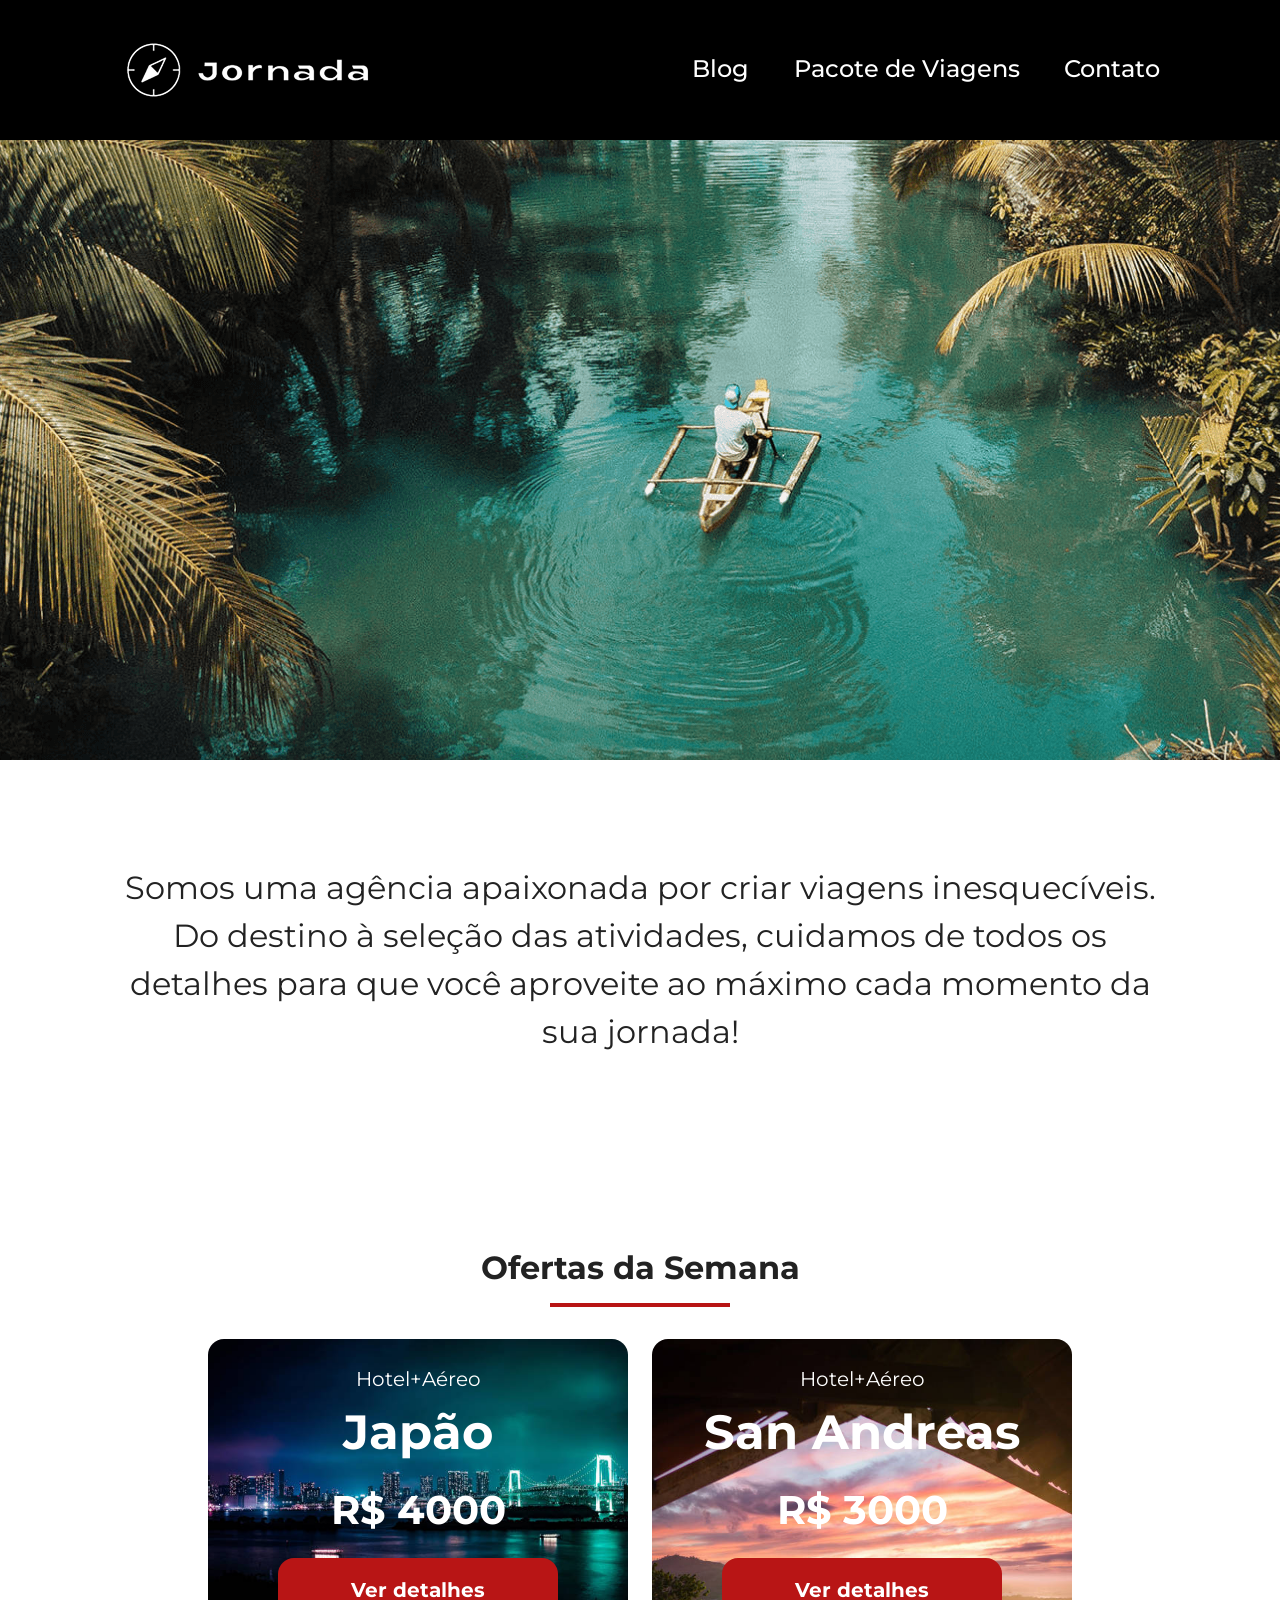
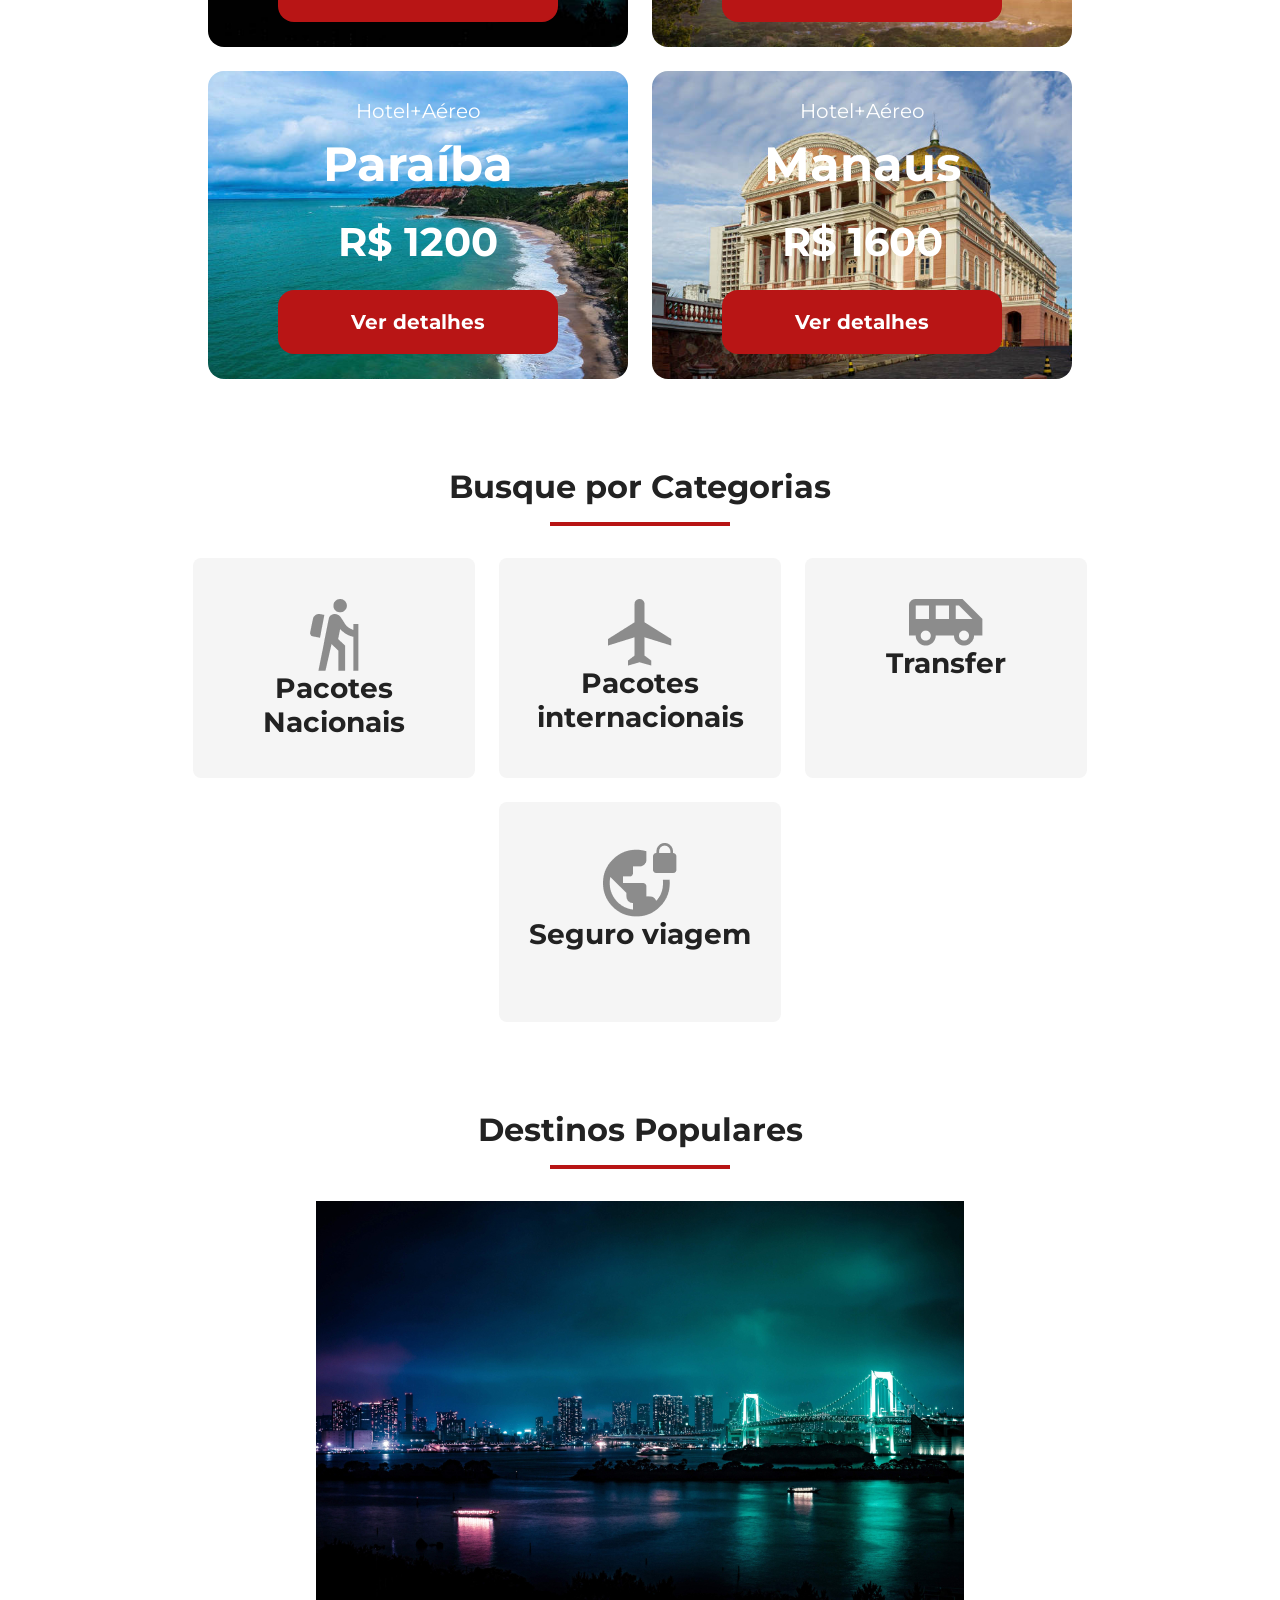
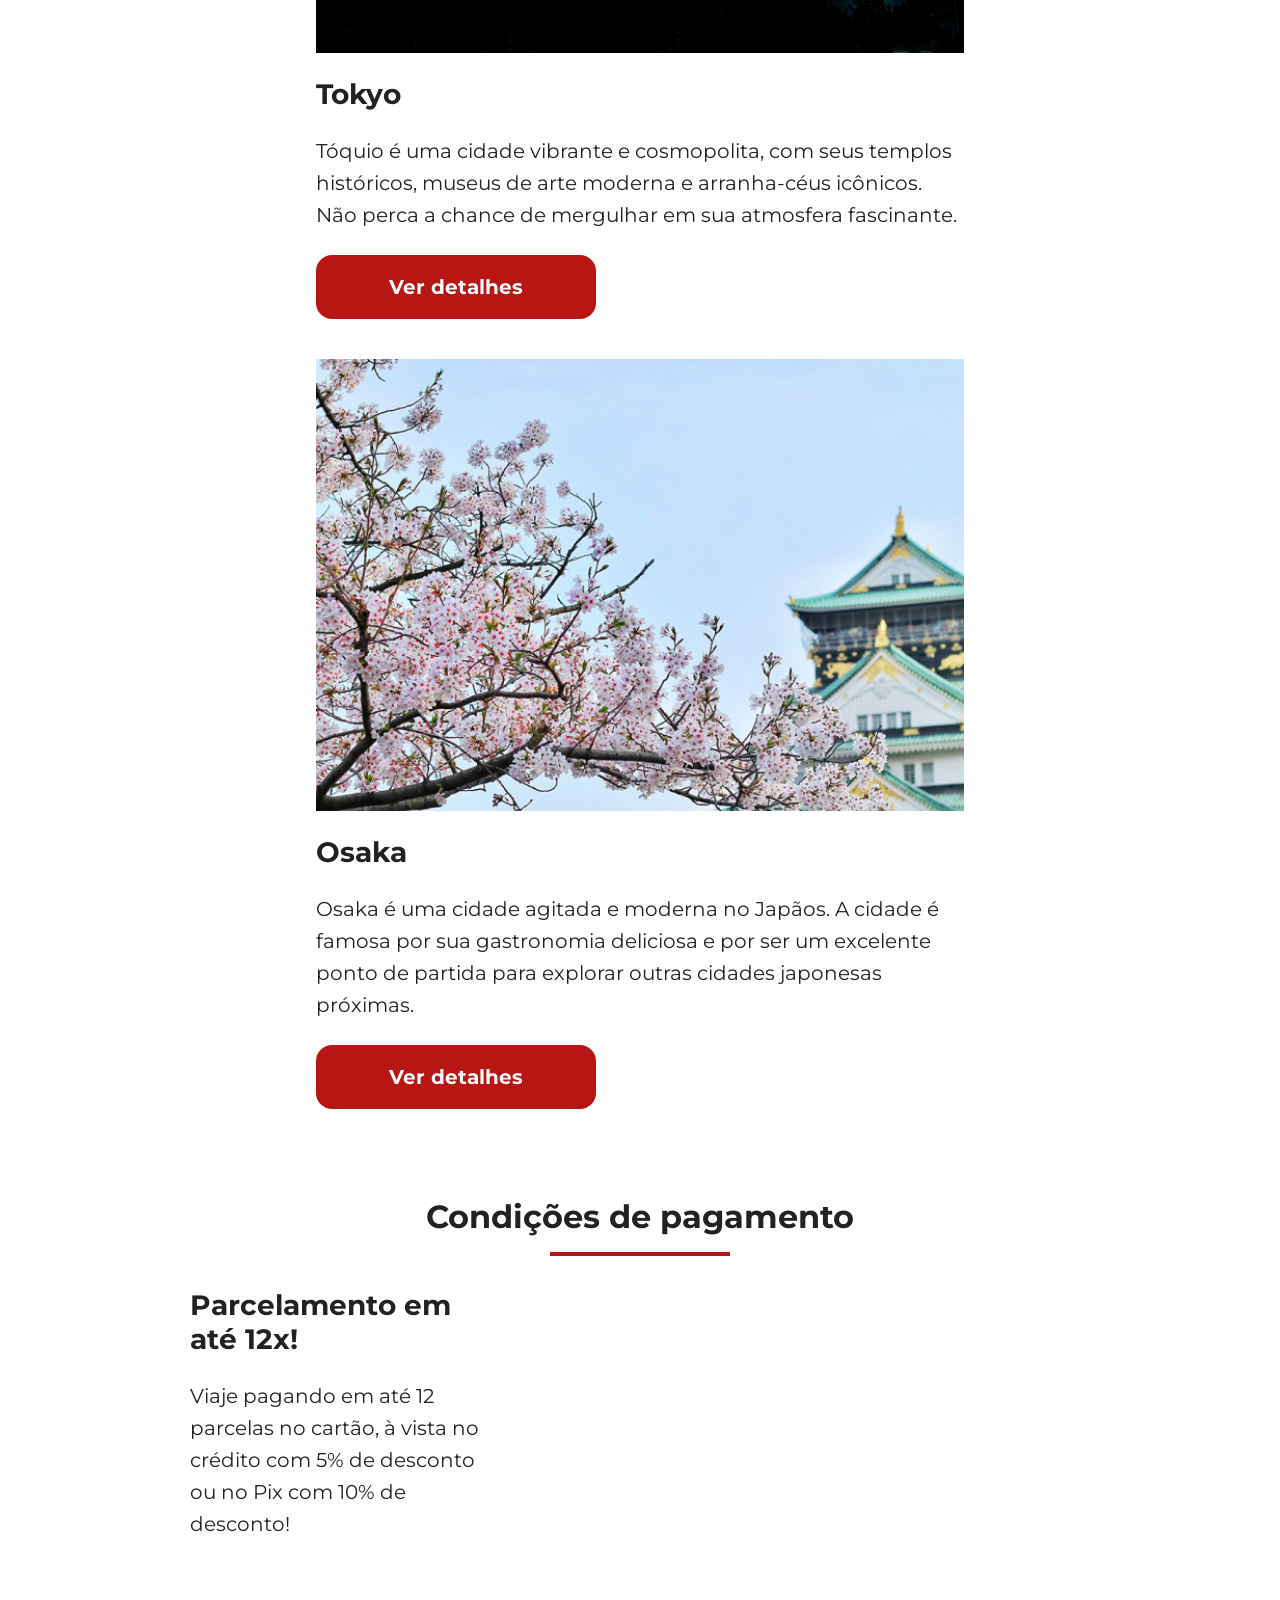
==== index.html @ 1bf3cdb5 "refactor : Melhora das classes de texto e titulo" ====
<!DOCTYPE html>
<html lang="pt-br">
<head>
    <meta charset="UTF-8">
    <meta name="viewport" content="width=device-width, initial-scale=1.0">
    <link rel="shortcut icon" href="favicon.png" type="image/x-icon">
    <link rel="stylesheet" href="./css/style.css">
    <title>Jornada Viagens</title>
</head>
<body>
    <header class="main-header">
        
        <a class="logo" href="index.html" title="Voltar para a página inicial">
            <img 
            class="img-mobile" 
            src="images/bussola-jornada-branca.png" 
            alt="Bussola do logo Jornada Viagens na cor branca"
            >
            <img 
            class="img-desktop" 
            src="images/bussola-texto-jornada-branca.png" 
            alt="Logo Jornada Viagens na cor branca"
            >
        </a>
        <div class="navigation-menu">
            <label for="menu">
            <img src="images/menu-branco.png" alt="Menu">
            </label>
            <input type="checkbox"id="menu" hidden>
            <nav>
            <ul class="link-list">
                <li><a href="blog.html" title="Acessar blog">Blog</a></li>
                <li><a href="pacotes.html" title="Acessar pacote de viagens">Pacote de Viagens</a></li>
                <li><a href="contato.html" title="Acessar aba de contatos">Contato</a></li>
            </ul>
        </nav>
        </div>
    </header>

    <section class="hero">
        <div class="hero-img"></div>
        <h2 class="content-text">Somos uma agência apaixonada por criar viagens inesquecíveis. Do destino à seleção das atividades, cuidamos de todos os detalhes para que você aproveite ao máximo cada momento da sua jornada!</h2>
        
    </section>

    <section class="offers">
        <div class="section-title">
            <h2>Ofertas da Semana</h2>
            <hr>
        </div>
        <div class="offers-card">
            <article class="card japao">
                <header>
                    <p class="content-text">Hotel+Aéreo</p>
                    <h3 class="content-title">Japão <br> <span>R$ 4000</span></h3>
                </header>
                <footer>
                    <a href="#" class="button">Ver detalhes</a>
                </footer>
            </article>
            <article class="card san-andreas" >
                <header>
                    <p class="content-text">Hotel+Aéreo</p>
                    <h3 class="content-title">San Andreas <br> <span>R$ 3000</span></h3>
                </header>
                <footer>
                    <a href="#" class="button">Ver detalhes</a>
                </footer>
            </article>
            <article class="card paraiba">
                <header>
                    <p class="content-text">Hotel+Aéreo</p>
                    <h3 class="content-title">Paraíba <br> <span>R$ 1200</span></h3>
                </header>
                <footer>
                    <a href="#" class="button">Ver detalhes</a>
                </footer>
            </article>
            <article class="card manaus">
                <header>
                    <p class="content-text">Hotel+Aéreo</p>
                    <h3 class="content-title">Manaus <br> <span>R$ 1600</span></h3>
                </header>
                <footer>
                    <a href="#" class="button">Ver detalhes</a>
                </footer>
            </article>
        </div>
    </section>

    <section class="categories">
        <div class="section-title">
            <h2>Busque por Categorias</h2>
            <hr>
        </div>
        <div class="categories-cards">
            <a class="category-card" href="#">
                    <img src="./images/icone-pacotes-nacionais.png" alt="">
                    <h3 class="content-title">Pacotes Nacionais</h3>
            </a>
            <a class="category-card" href="#">
                    <img src="./images/icone-pacotes-interacionais.png" alt="">
                    <h3 class="content-title">Pacotes internacionais</h3>
            </a>
            <a class="category-card" href="#">
                    <img src="./images/icone-transfer.png" alt="">
                    <h3 class="content-title">Transfer</h3>
            </a>
            <a class="category-card" href="#">
                    <img src="./images/icone-seguro-viagem.png" alt="">
                    <h3 class="content-title">Seguro viagem</h3>
            </a>
        </div>
    </section>
    <section class="destinations">
        <div class="section-title">
            <h2>Destinos Populares</h2>
            <hr>
        </div>
        <div class="destination-itens">
            <article class="item tokyo">
                <header>
                    <div class="img-item"></div>
                    <h4 class="content-title">Tokyo</h4>
                </header>
                <p class="content-text">Tóquio é uma cidade vibrante e cosmopolita, com seus templos históricos, museus de arte moderna e arranha-céus icônicos. Não perca a chance de mergulhar em sua atmosfera fascinante.</p>
                <footer>
                    <a href="" class="button">Ver detalhes</a>
                </footer>
            </article>

            <article class="item osaka">
                <header>
                    <div class="img-item"></div>
                    <h4 class="content-title">Osaka</h4>
                </header>
                <p class="content-text">Osaka é uma cidade agitada e moderna no Japãos. A cidade é famosa por sua gastronomia deliciosa e por ser um excelente ponto de partida para explorar outras cidades japonesas próximas.</p>
                <footer>
                    <a href="" class="button">Ver detalhes</a>
                </footer>
            </article>
        </div>
    </section>
    <section class="payments">
        <div class="section-title">
            <h2>Condições de pagamento</h2>
            <hr>
        </div>
        <div class="text-content">
            <h3 class="content-title">Parcelamento em até 12x!</h3>

            <p class="content-text">Viaje pagando em até 12 parcelas no cartão, à vista no crédito com 5% de desconto ou no Pix com 10% de desconto!</p>
        </div>
        <div class="img-content">
            <div class="image bag"></div>
            <div class="image passport"></div>
            <div class="image people"></div>
        </div>
    </section>

</body>
</html>
---- css/style.css ----
@import url(global.css);
@import url(header.css);
@import url(hero.css);
@import url(offers.css);
@import url(categorias.css);
@import url(destinations.css);
@import url(payments.css);
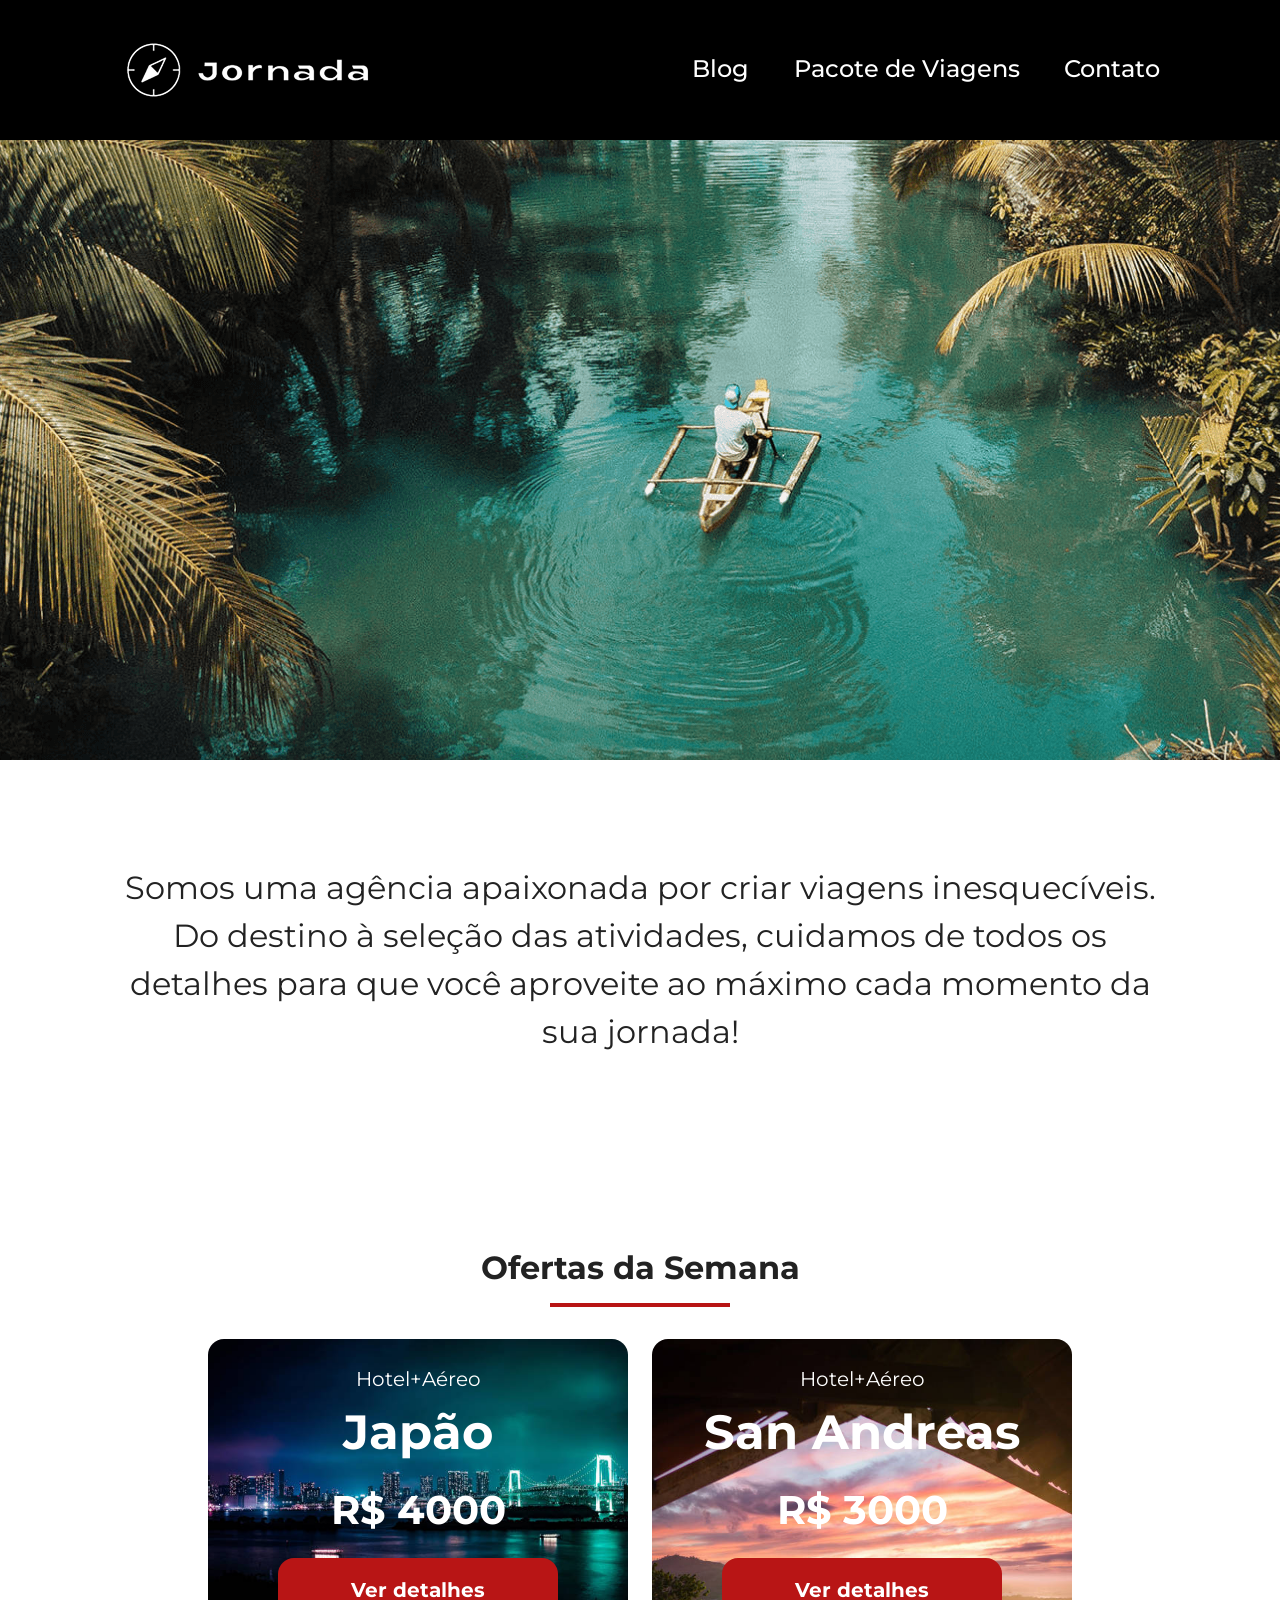
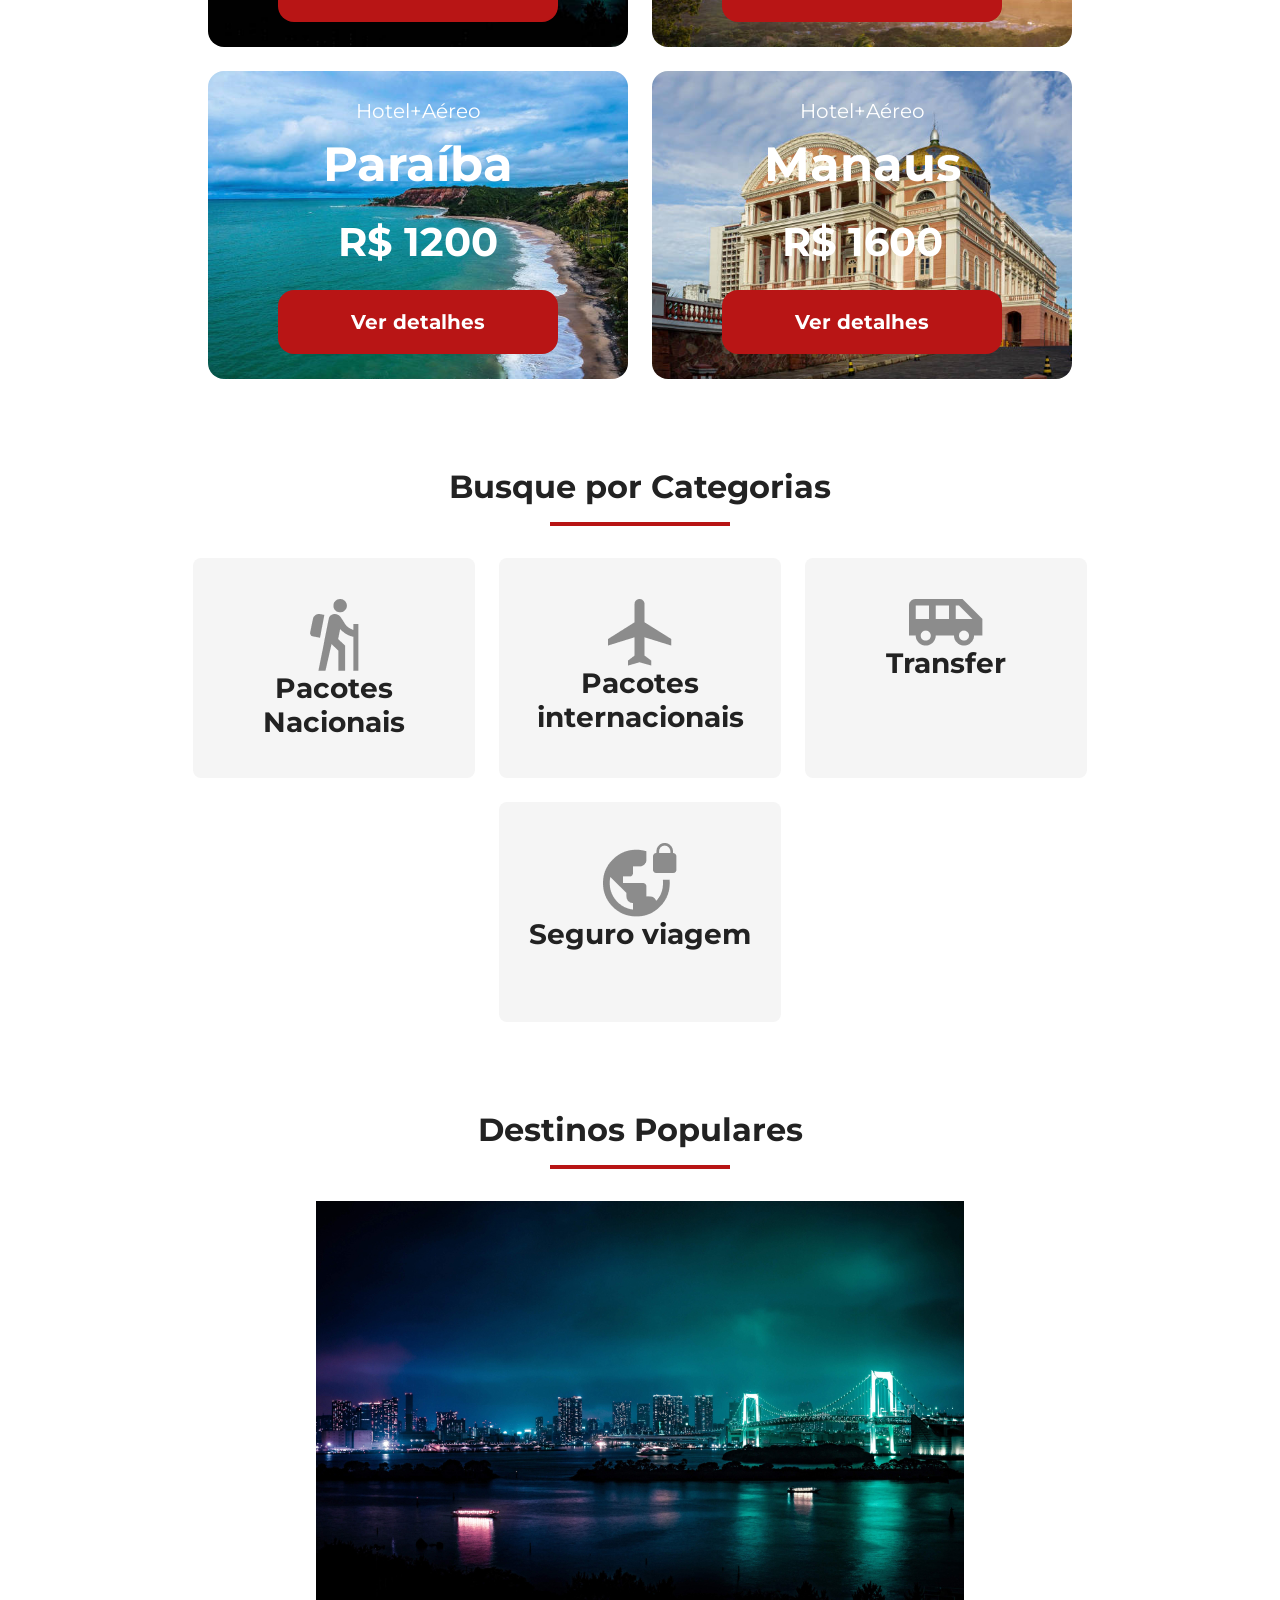
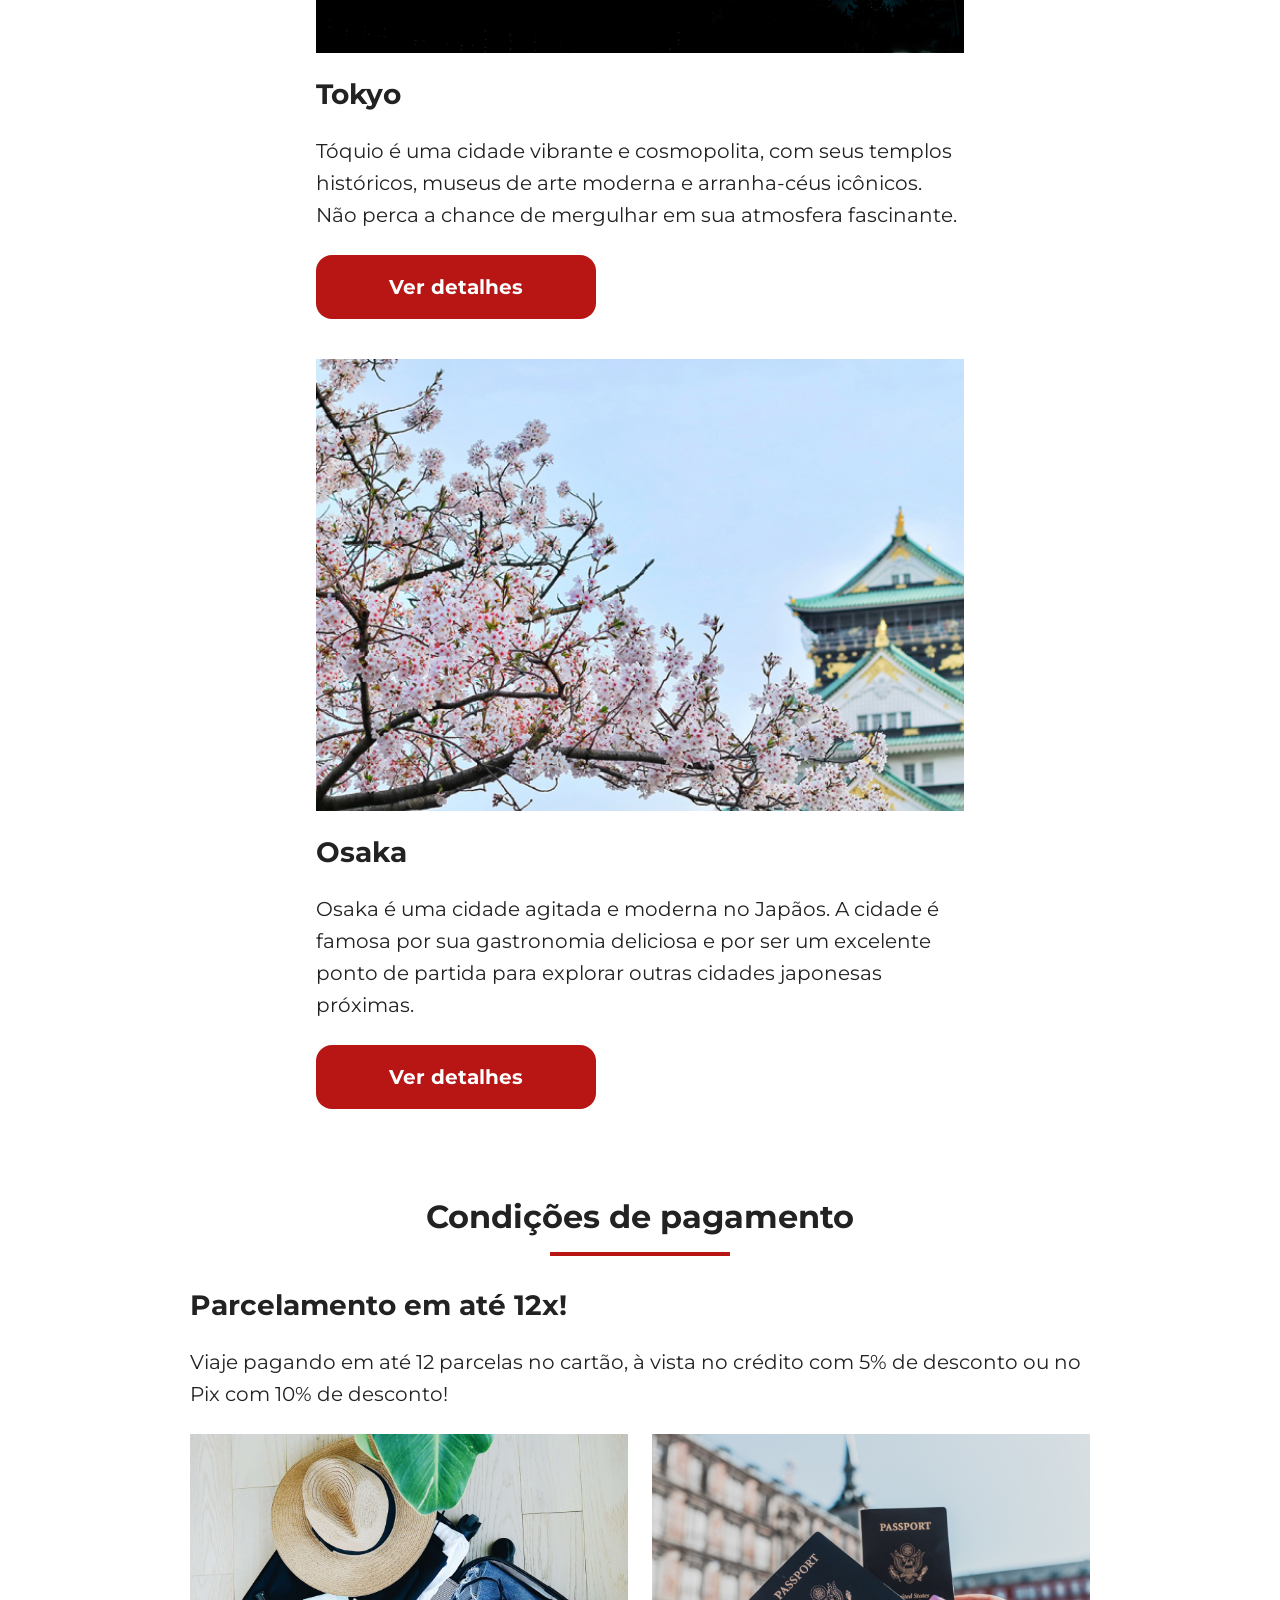
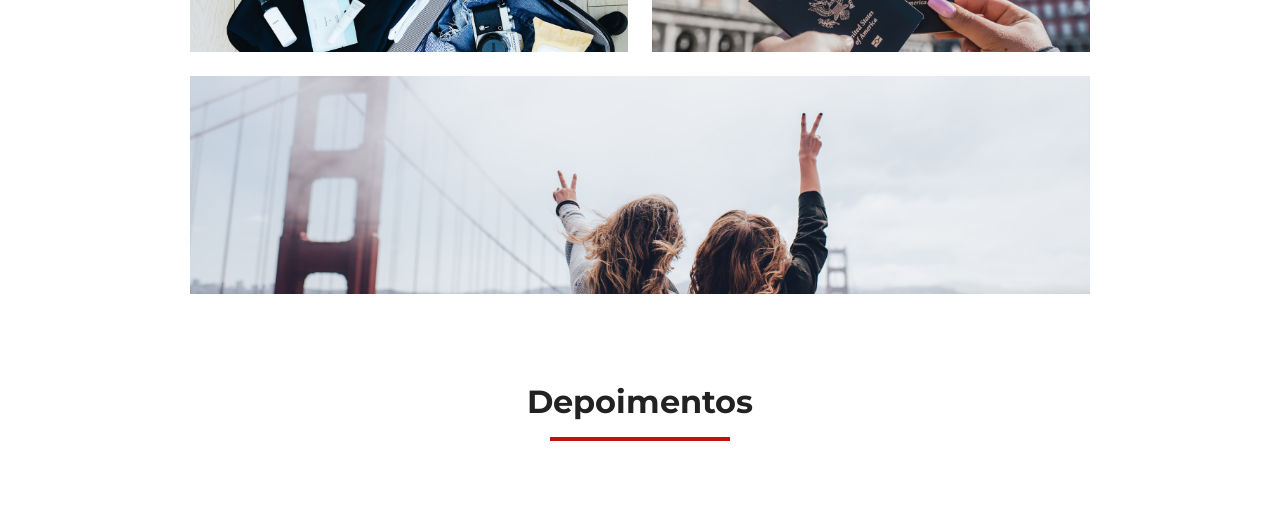
==== commit 5c771d58: "style : Estiliza para tablet e desktop" ====
--- a/index.html
+++ b/index.html
@@ -146,17 +146,24 @@
             <h2>Condições de pagamento</h2>
             <hr>
         </div>
-        <div class="text-content">
-            <h3 class="content-title">Parcelamento em até 12x!</h3>
-
-            <p class="content-text">Viaje pagando em até 12 parcelas no cartão, à vista no crédito com 5% de desconto ou no Pix com 10% de desconto!</p>
-        </div>
-        <div class="img-content">
-            <div class="image bag"></div>
-            <div class="image passport"></div>
-            <div class="image people"></div>
+        <div class="payment-container">
+            <div class="text-content">
+                <h3 class="content-title">Parcelamento em até 12x!</h3>
+                
+                <p class="content-text">Viaje pagando em até 12 parcelas no cartão, à vista no crédito com 5% de desconto ou no Pix com 10% de desconto!</p>
+            </div>
+            <div class="img-content">
+                <div class="image bag"></div>
+                <div class="image passport"></div>
+                <div class="image people"></div>
+            </div>
         </div>
     </section>
-
+    <section class="depoimentos">
+        <div class="section-title">
+            <h2>Depoimentos</h2>
+            <hr>
+        </div>
+    </section>
 </body>
 </html>
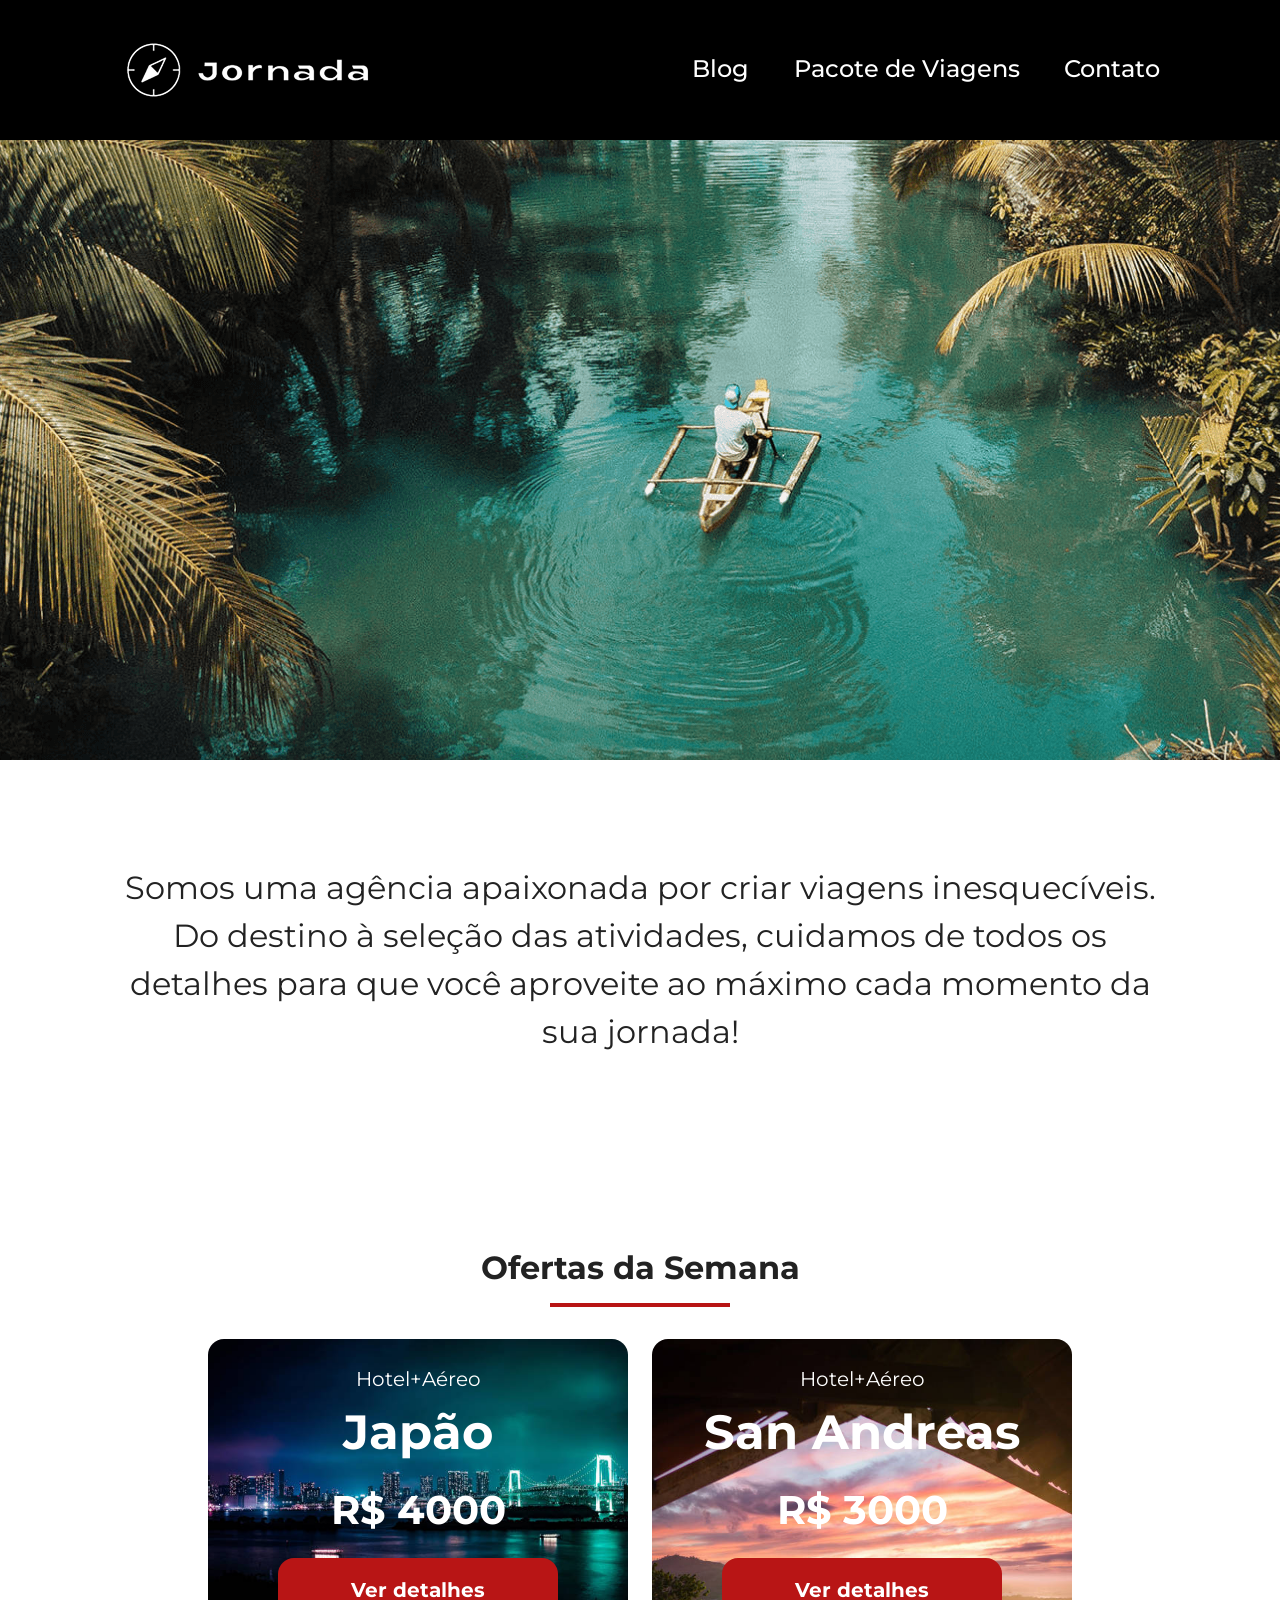
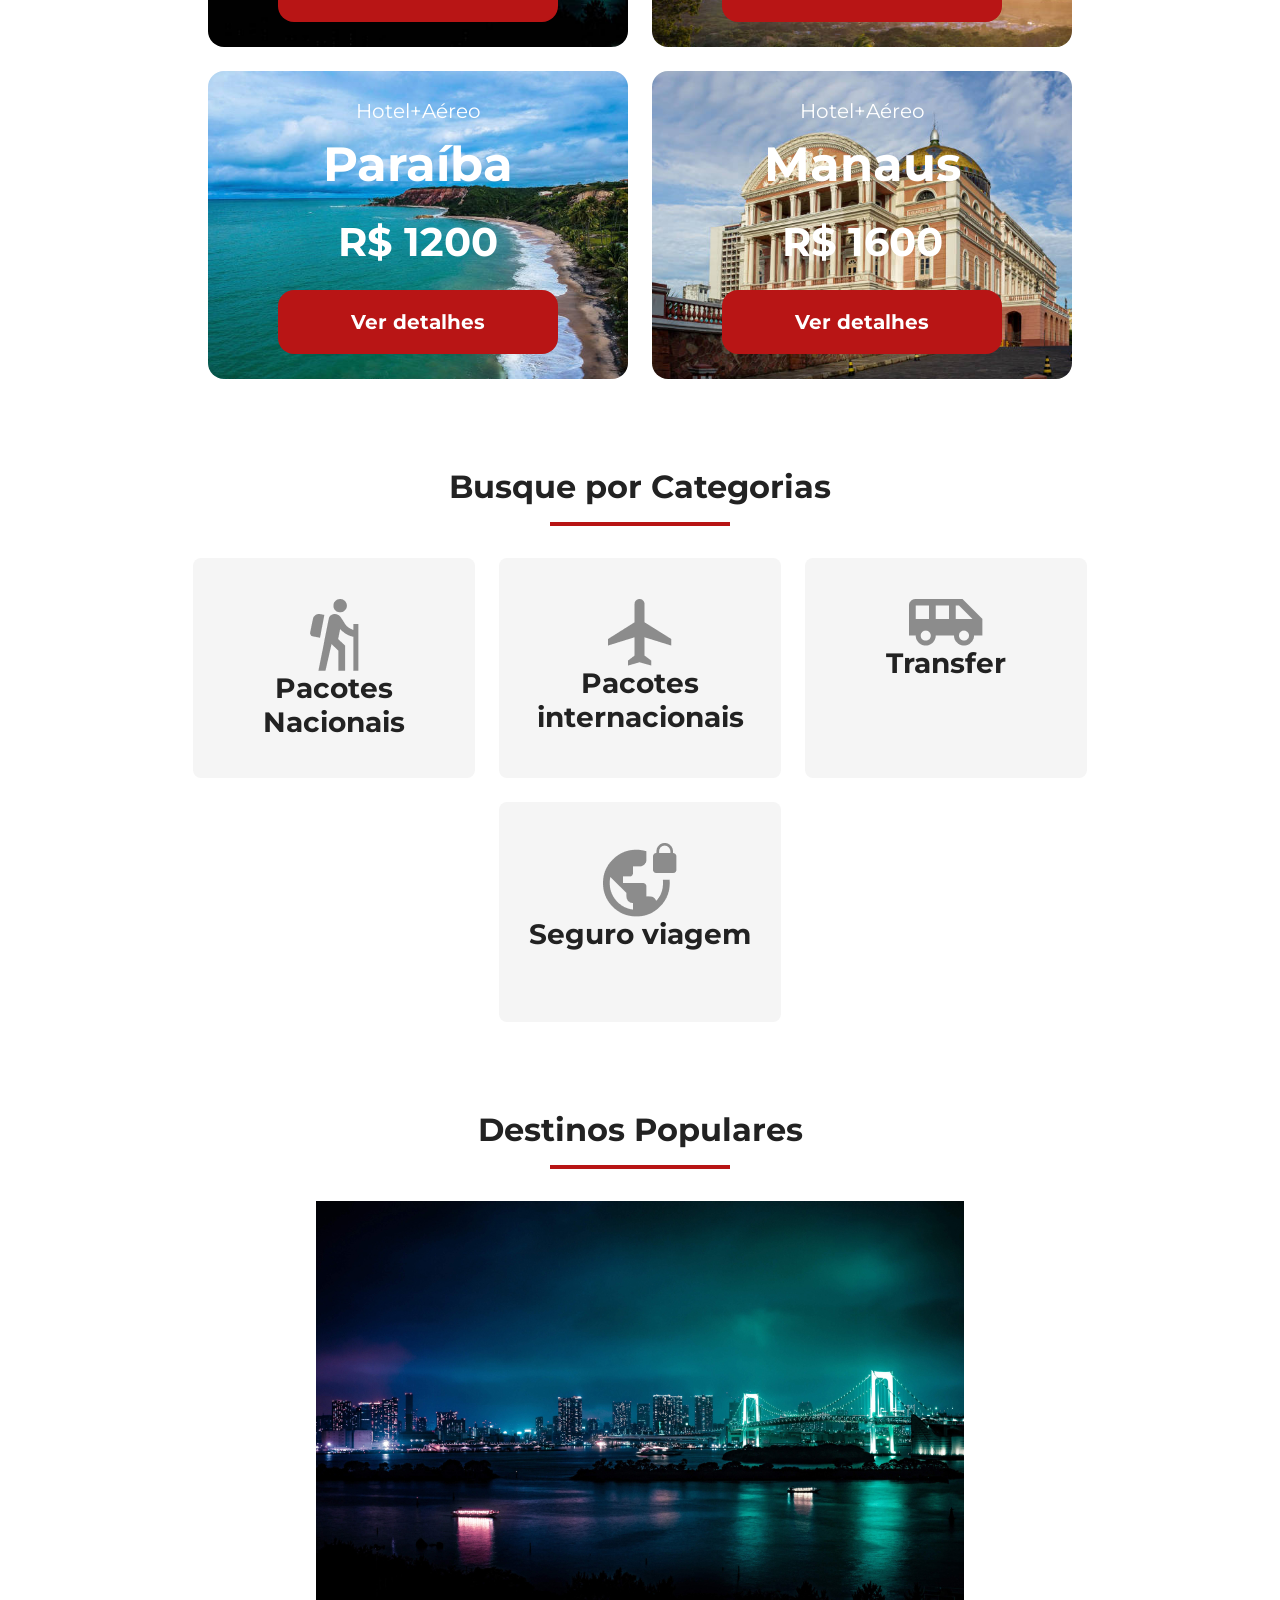
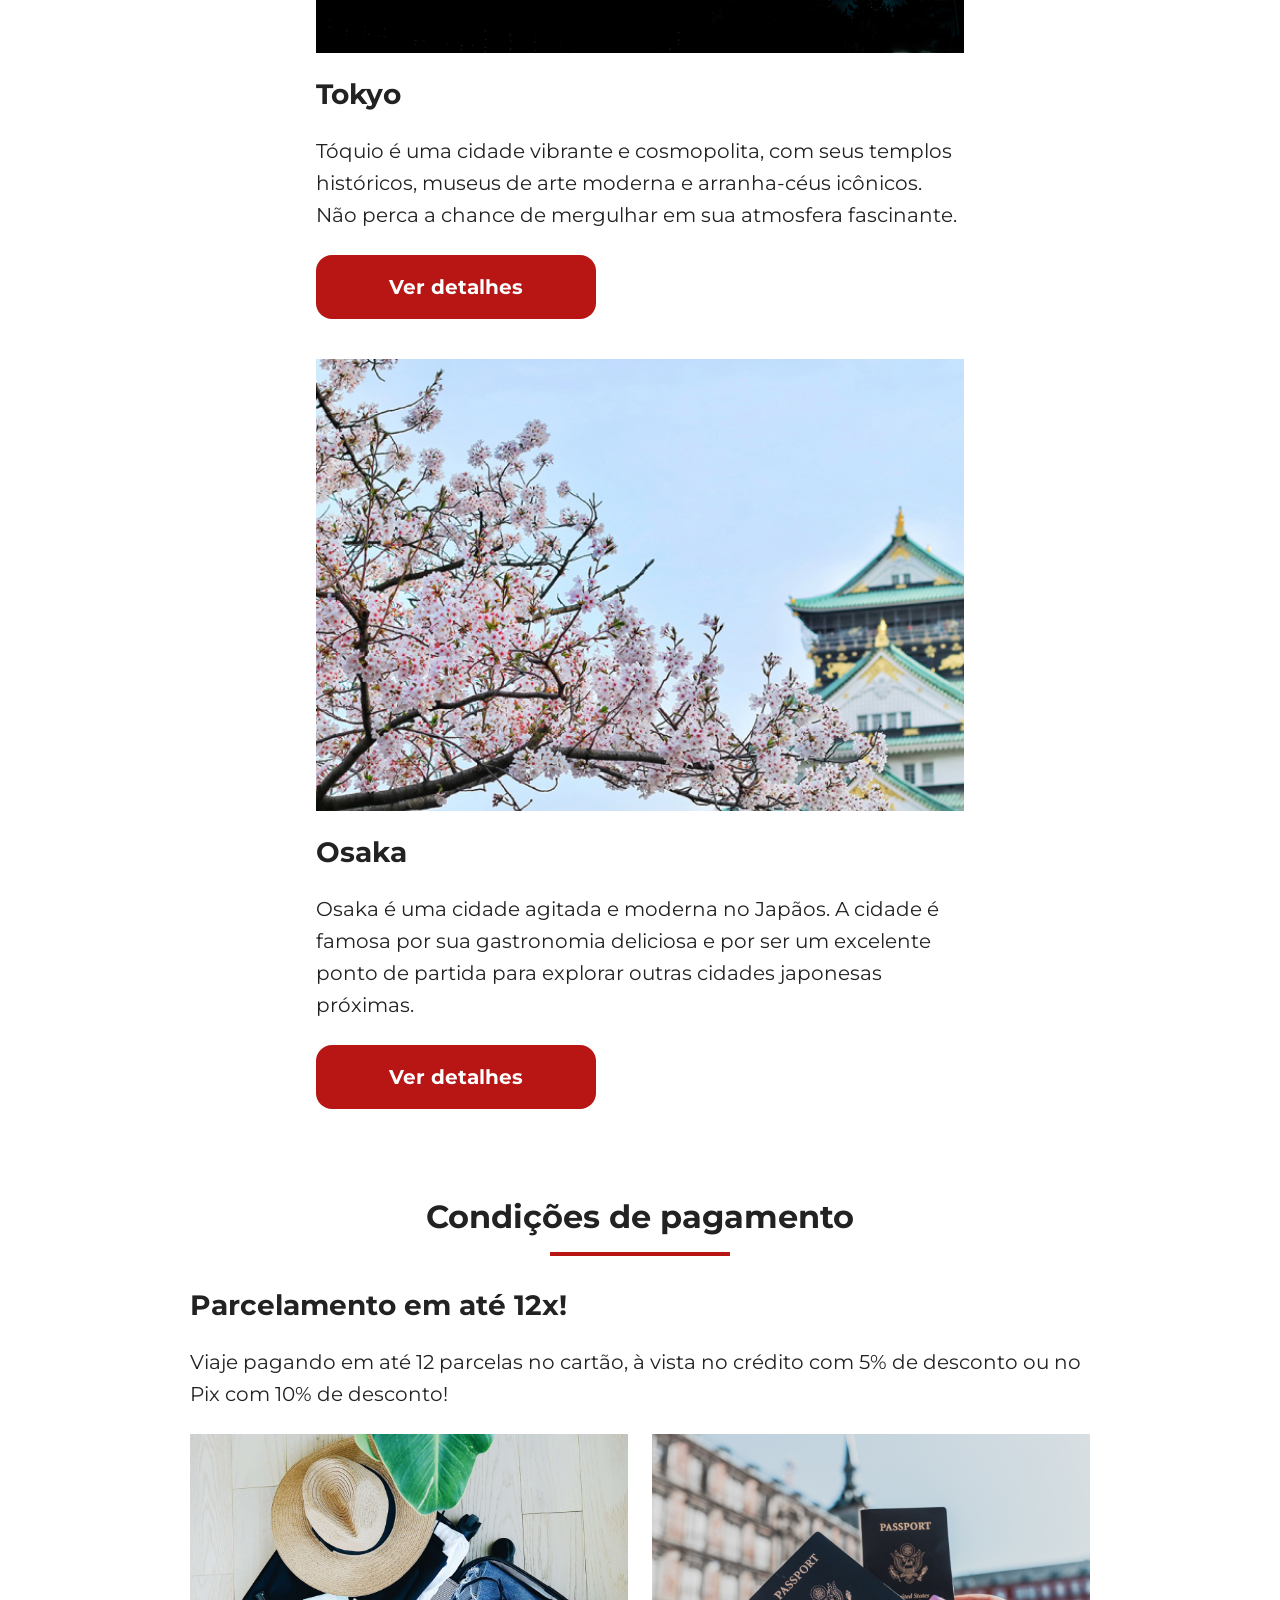
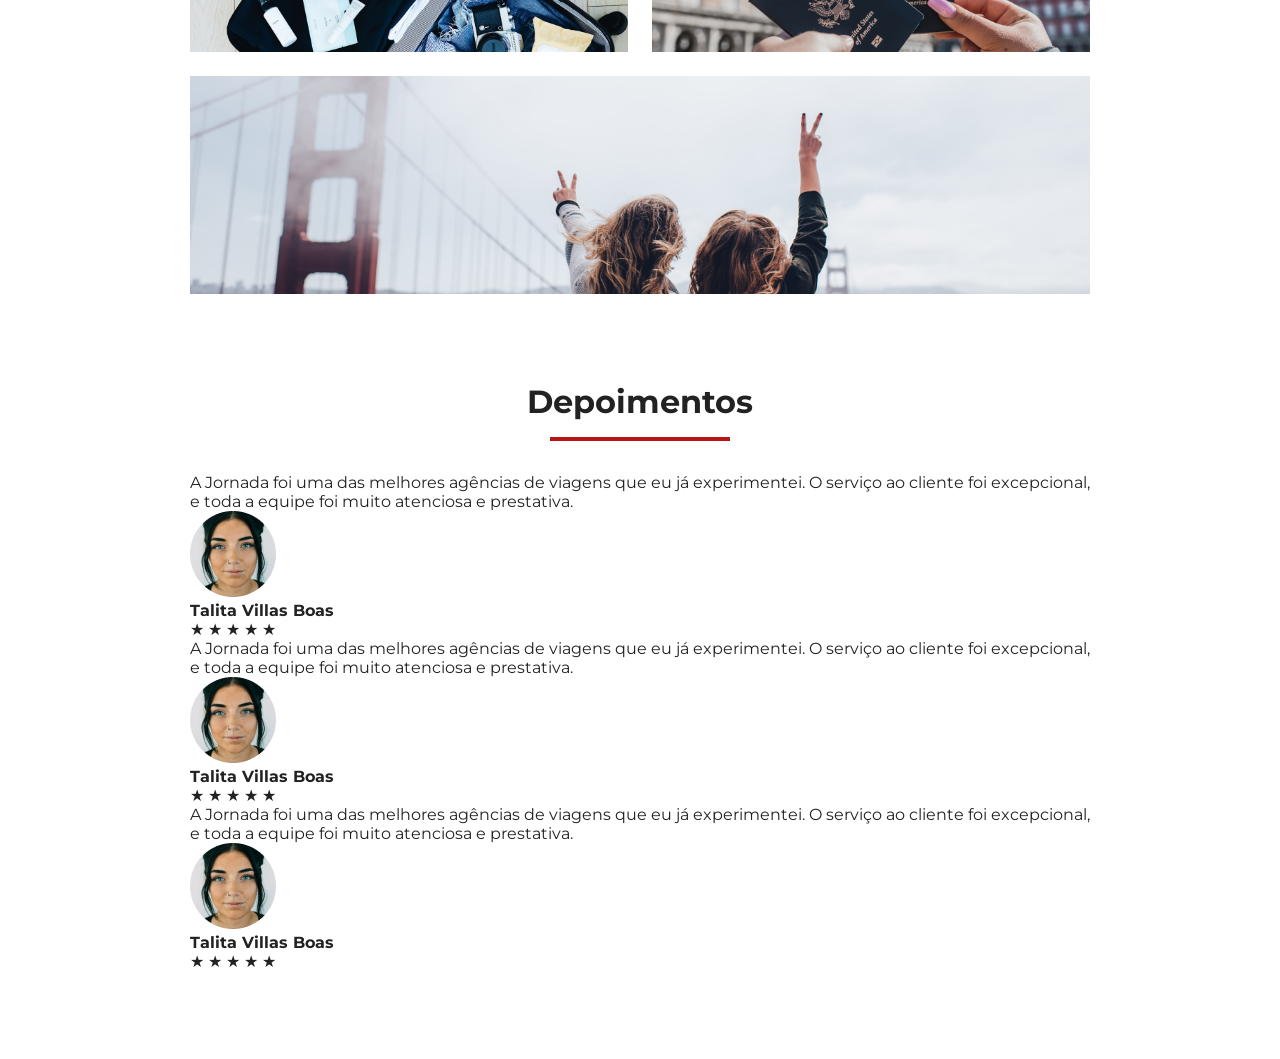
==== commit 238fa381: "feat : Estrutura HTML" ====
--- a/index.html
+++ b/index.html
@@ -159,10 +159,66 @@
             </div>
         </div>
     </section>
-    <section class="depoimentos">
+    <section class="testimonials">
         <div class="section-title">
             <h2>Depoimentos</h2>
             <hr>
+        </div>
+        <div class="testimonial-container">
+            <article>
+                <header>
+                    <p>A Jornada foi uma das melhores agências de viagens que eu já experimentei. O serviço ao cliente foi excepcional, e toda a equipe foi muito atenciosa e prestativa.</p>
+                </header>
+                <footer>
+                    <img src="images/avatar-talita.png" alt="Imagem de perfil da cliente Talita Villa">
+                    <div class="profile-content">
+                        <h4>Talita Villas Boas</h4>
+                        <div class="rating">
+                            <span class="star">&#9733;</span>
+                            <span class="star">&#9733;</span>
+                            <span class="star">&#9733;</span>
+                            <span class="star">&#9733;</span>
+                            <span class="star">&#9733;</span>
+                        </div>
+                    </div>
+                </footer>
+            </article>
+            <article>
+                <header>
+                    <p>A Jornada foi uma das melhores agências de viagens que eu já experimentei. O serviço ao cliente foi excepcional, e toda a equipe foi muito atenciosa e prestativa.</p>
+                </header>
+                <footer>
+                    <img src="images/avatar-talita.png" alt="Imagem de perfil da cliente Talita Villa">
+                    <div class="profile-content">
+                        <h4>Talita Villas Boas</h4>
+                        <div class="rating">
+                            <span class="star">&#9733;</span>
+                            <span class="star">&#9733;</span>
+                            <span class="star">&#9733;</span>
+                            <span class="star">&#9733;</span>
+                            <span class="star">&#9733;</span>
+                        </div>
+                    </div>
+                </footer>
+            </article>
+            <article>
+                <header>
+                    <p>A Jornada foi uma das melhores agências de viagens que eu já experimentei. O serviço ao cliente foi excepcional, e toda a equipe foi muito atenciosa e prestativa.</p>
+                </header>
+                <footer>
+                    <img src="images/avatar-talita.png" alt="Imagem de perfil da cliente Talita Villa">
+                    <div class="profile-content">
+                        <h4>Talita Villas Boas</h4>
+                        <div class="rating">
+                            <span class="star">&#9733;</span>
+                            <span class="star">&#9733;</span>
+                            <span class="star">&#9733;</span>
+                            <span class="star">&#9733;</span>
+                            <span class="star">&#9733;</span>
+                        </div>
+                    </div>
+                </footer>
+            </article>
         </div>
     </section>
 </body>
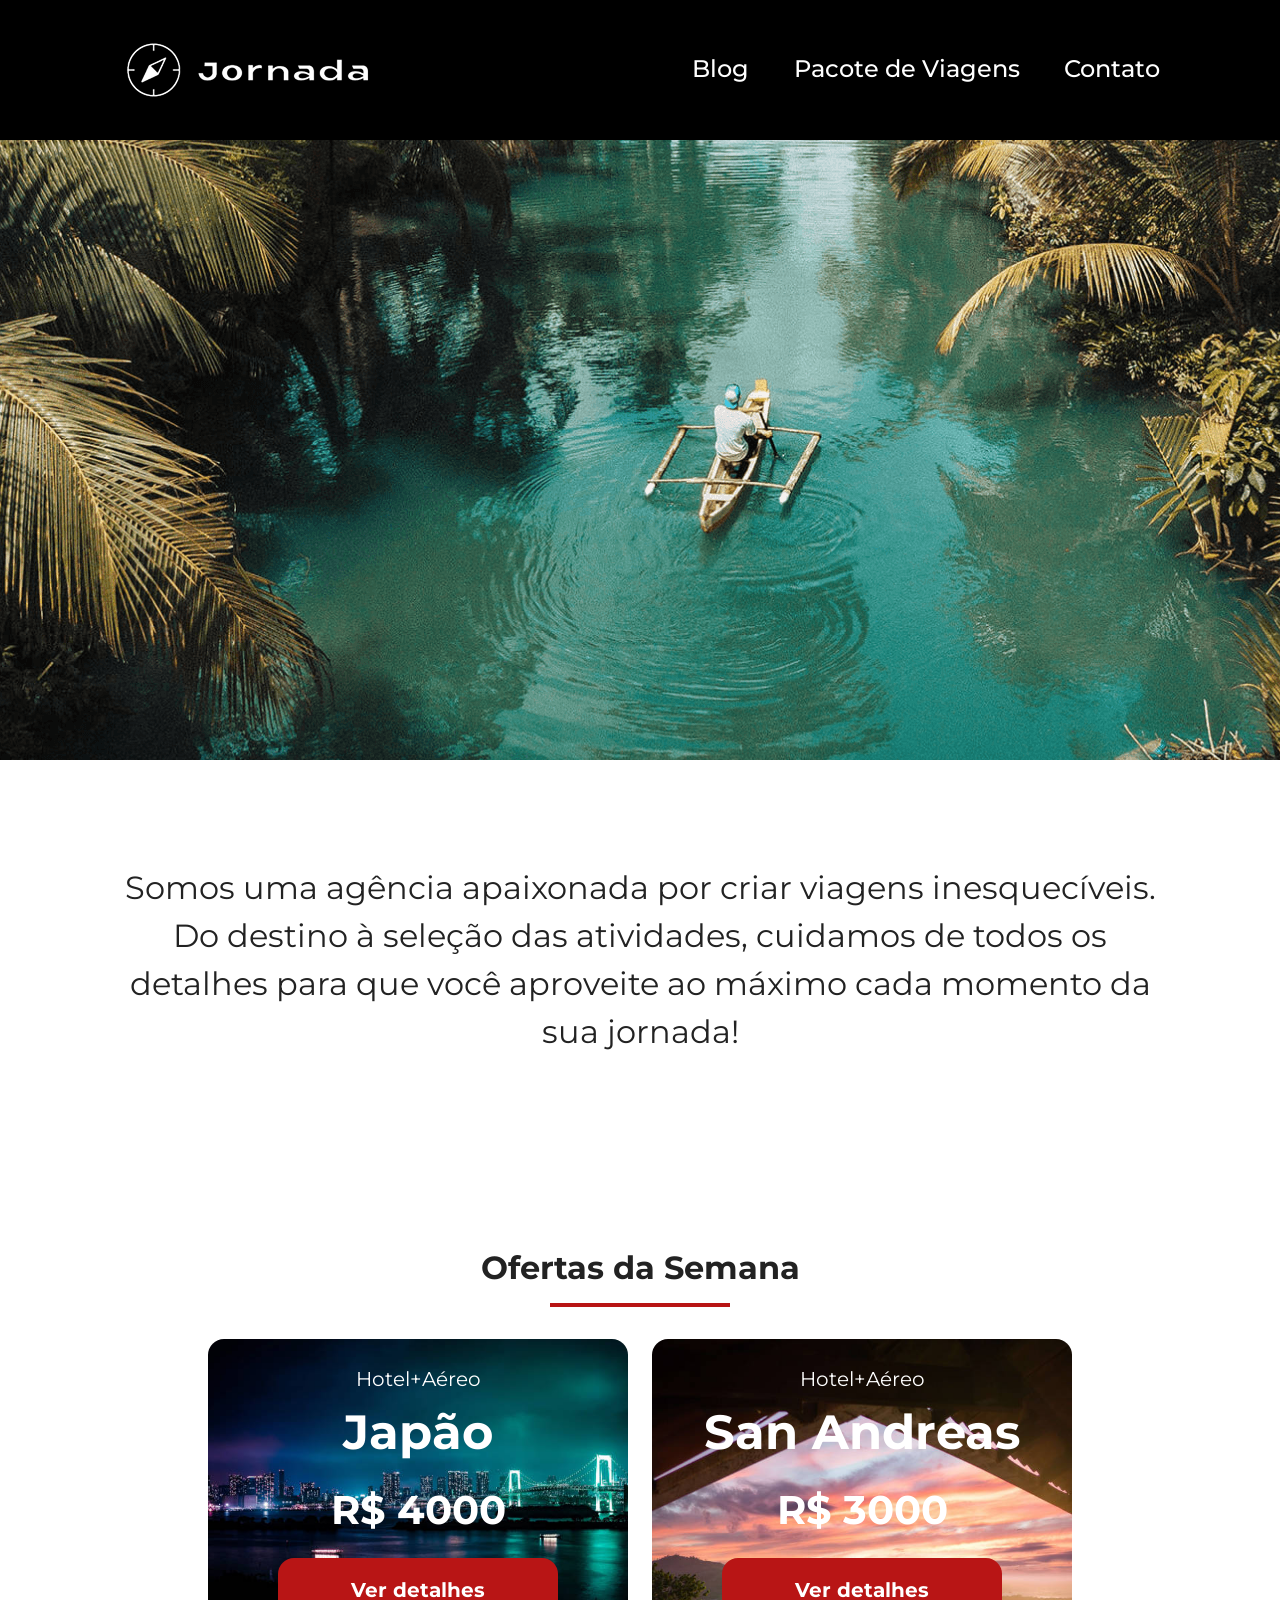
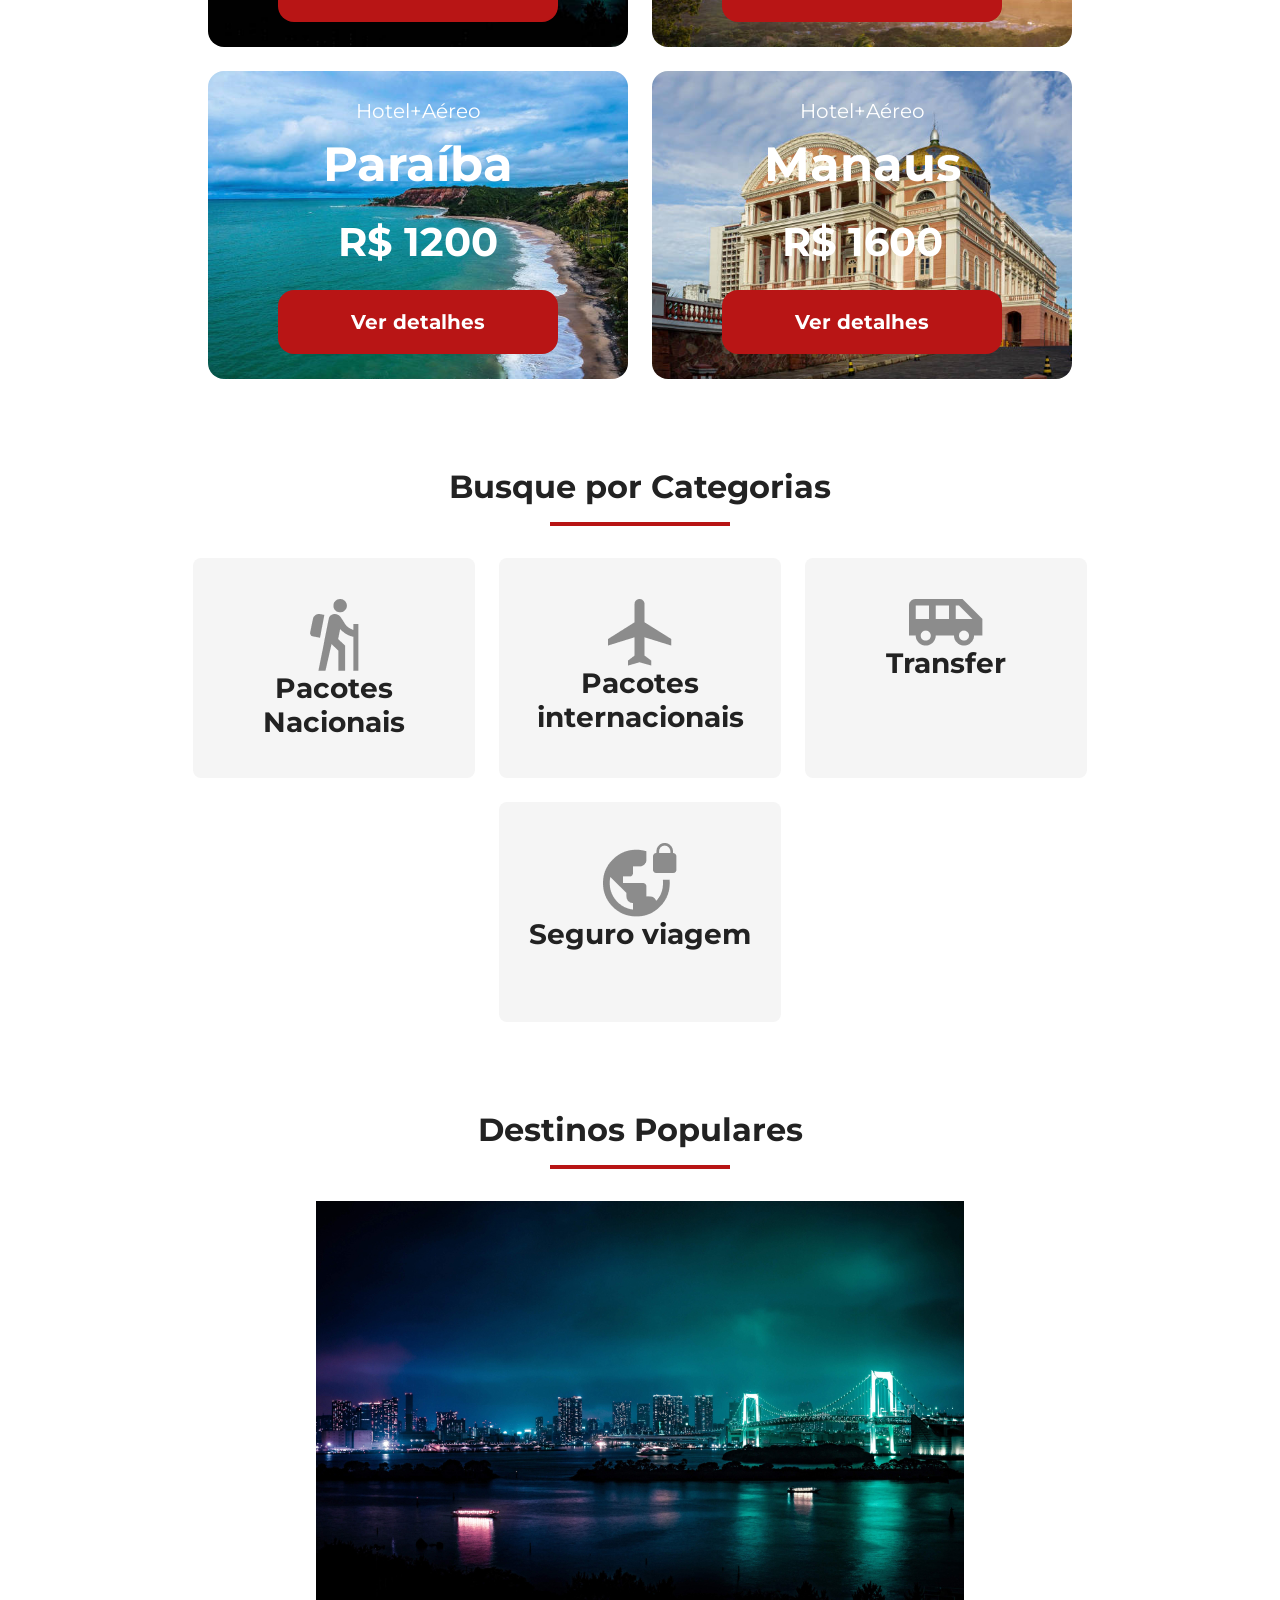
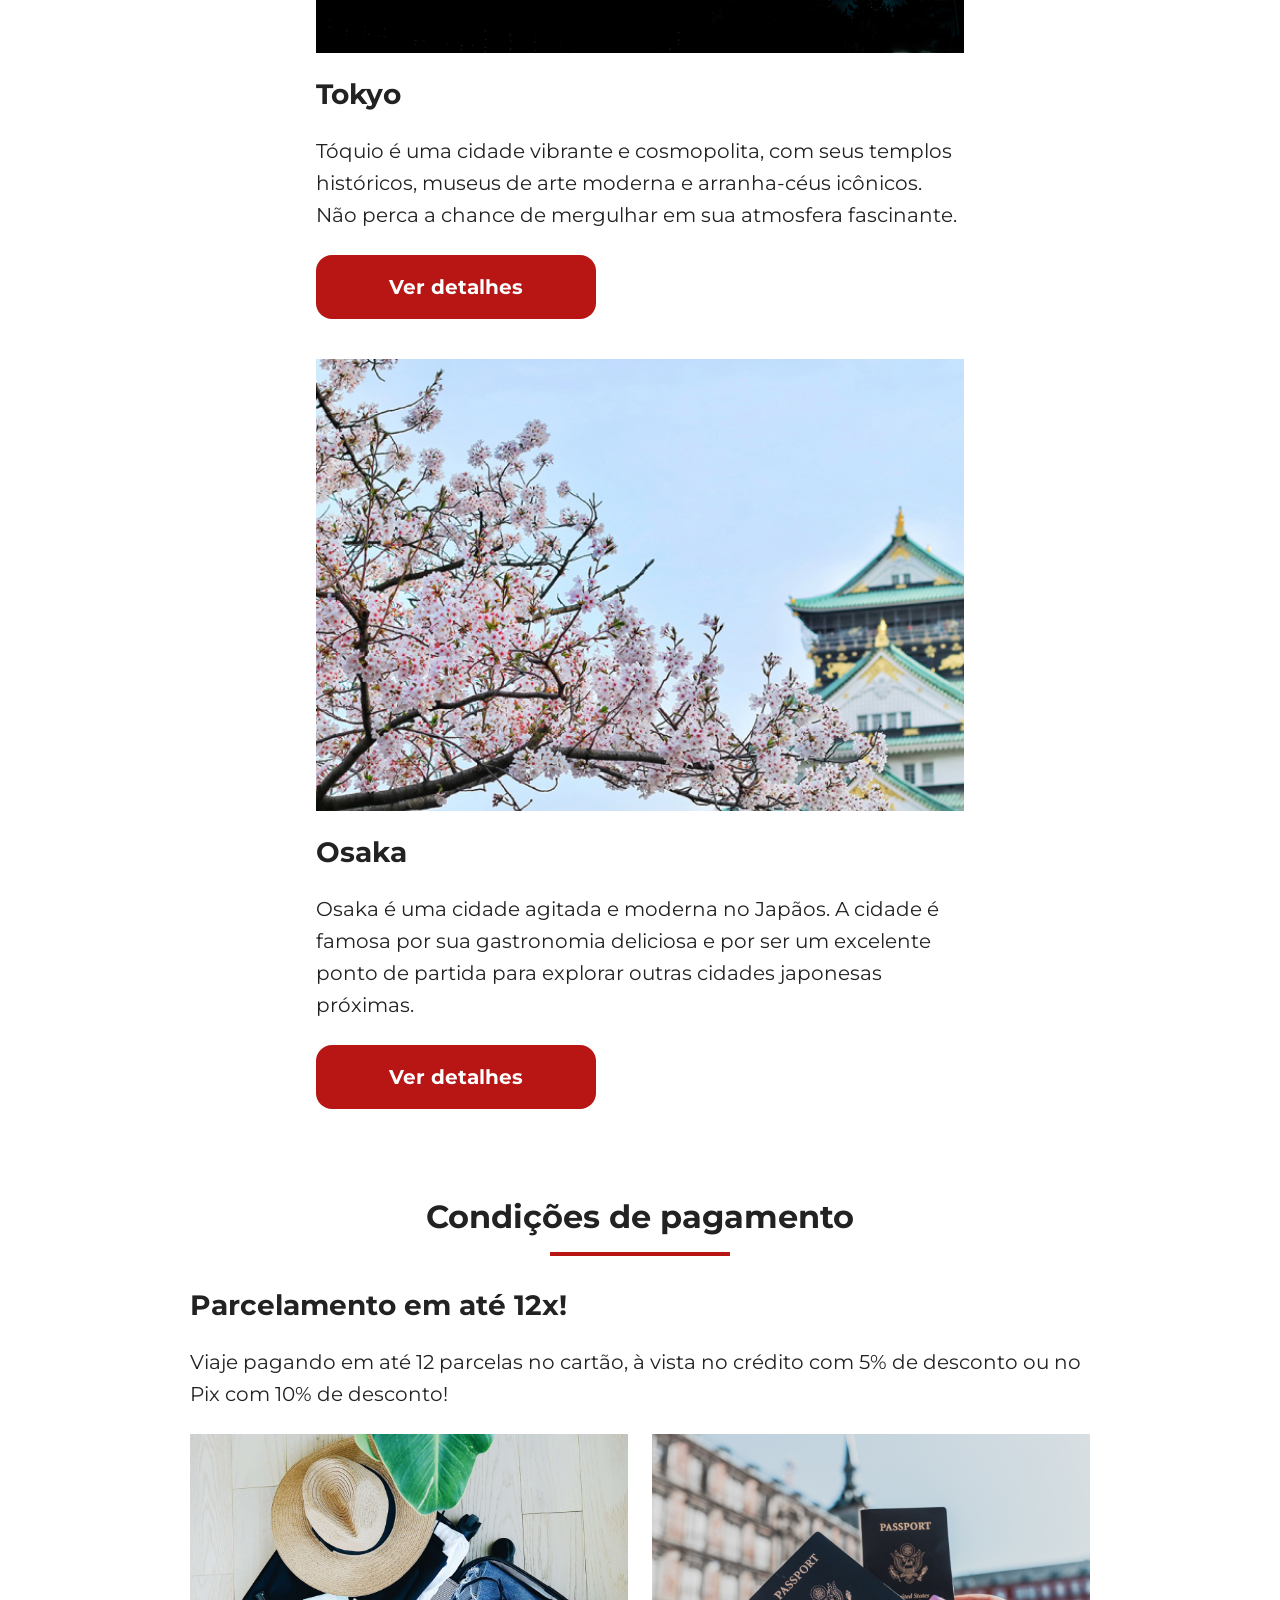
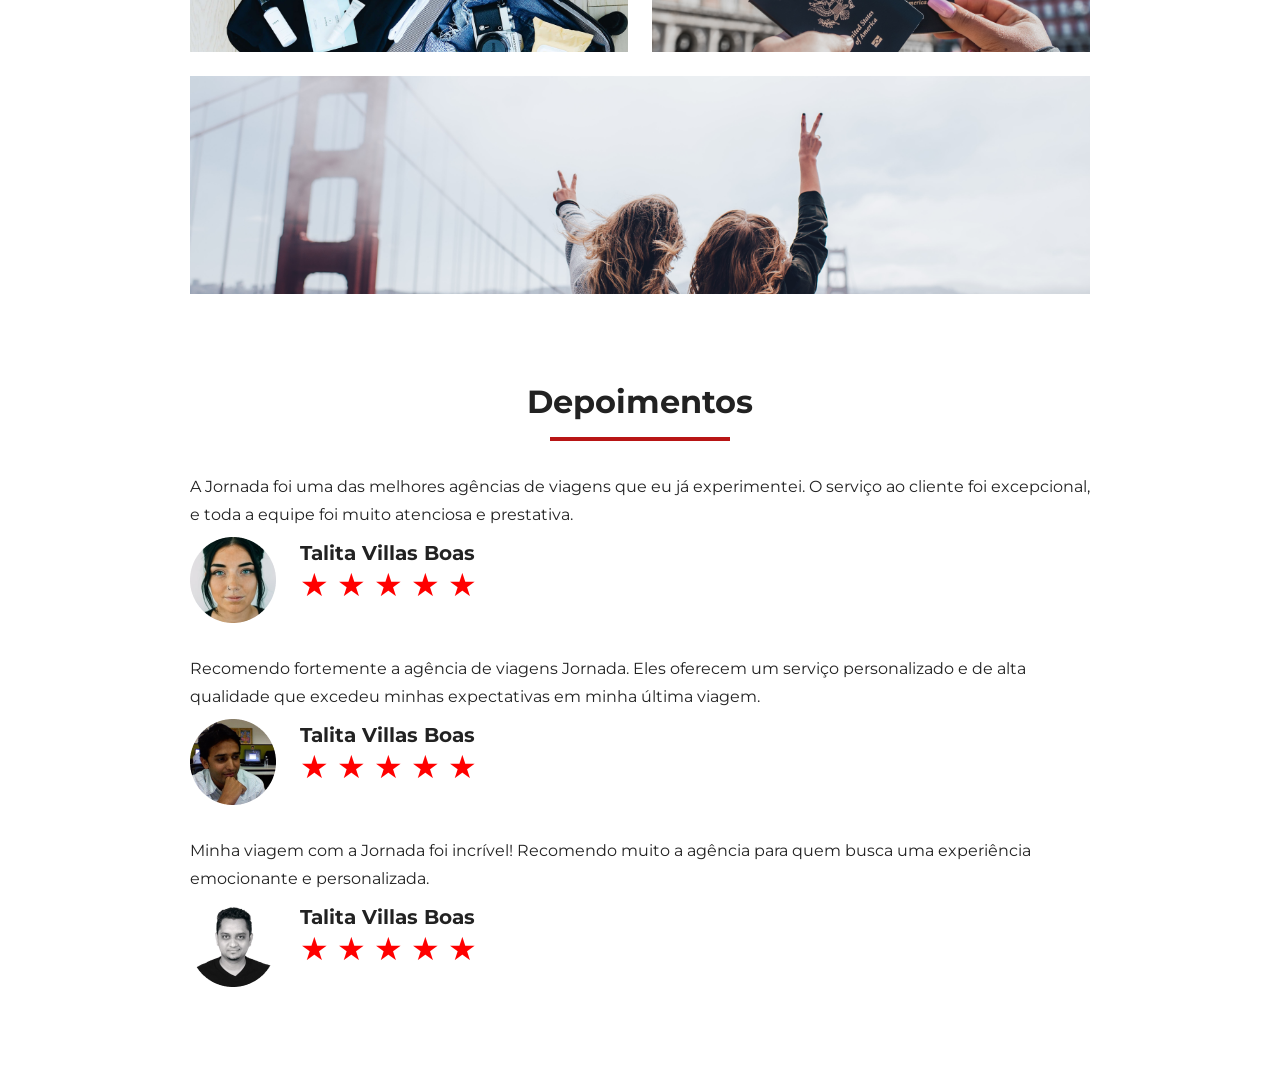
==== commit e3b26f6d: "style : Estiliza depoimentos" ====
--- a/index.html
+++ b/index.html
@@ -42,7 +42,6 @@
         <h2 class="content-text">Somos uma agência apaixonada por criar viagens inesquecíveis. Do destino à seleção das atividades, cuidamos de todos os detalhes para que você aproveite ao máximo cada momento da sua jornada!</h2>
         
     </section>
-
     <section class="offers">
         <div class="section-title">
             <h2>Ofertas da Semana</h2>
@@ -87,7 +86,6 @@
             </article>
         </div>
     </section>
-
     <section class="categories">
         <div class="section-title">
             <h2>Busque por Categorias</h2>
@@ -185,10 +183,10 @@
             </article>
             <article>
                 <header>
-                    <p>A Jornada foi uma das melhores agências de viagens que eu já experimentei. O serviço ao cliente foi excepcional, e toda a equipe foi muito atenciosa e prestativa.</p>
-                </header>
-                <footer>
-                    <img src="images/avatar-talita.png" alt="Imagem de perfil da cliente Talita Villa">
+                    <p>Recomendo fortemente a agência de viagens Jornada. Eles oferecem um serviço personalizado e de alta qualidade que excedeu minhas expectativas em minha última viagem.</p>
+                </header>
+                <footer>
+                    <img src="images/avatar-amari.png" alt="Imagem de perfil da cliente Talita Villa">
                     <div class="profile-content">
                         <h4>Talita Villas Boas</h4>
                         <div class="rating">
@@ -203,10 +201,10 @@
             </article>
             <article>
                 <header>
-                    <p>A Jornada foi uma das melhores agências de viagens que eu já experimentei. O serviço ao cliente foi excepcional, e toda a equipe foi muito atenciosa e prestativa.</p>
-                </header>
-                <footer>
-                    <img src="images/avatar-talita.png" alt="Imagem de perfil da cliente Talita Villa">
+                    <p>Minha viagem com a Jornada foi incrível! Recomendo muito a agência para quem busca uma experiência emocionante e personalizada.</p>
+                </header>
+                <footer>
+                    <img src="images/avatar-lauro.png" alt="Imagem de perfil da cliente Talita Villa">
                     <div class="profile-content">
                         <h4>Talita Villas Boas</h4>
                         <div class="rating">
--- a/css/style.css
+++ b/css/style.css
@@ -4,4 +4,5 @@
 @import url(offers.css);
 @import url(categorias.css);
 @import url(destinations.css);
-@import url(payments.css);+@import url(payments.css);
+@import url(testimonials.css);
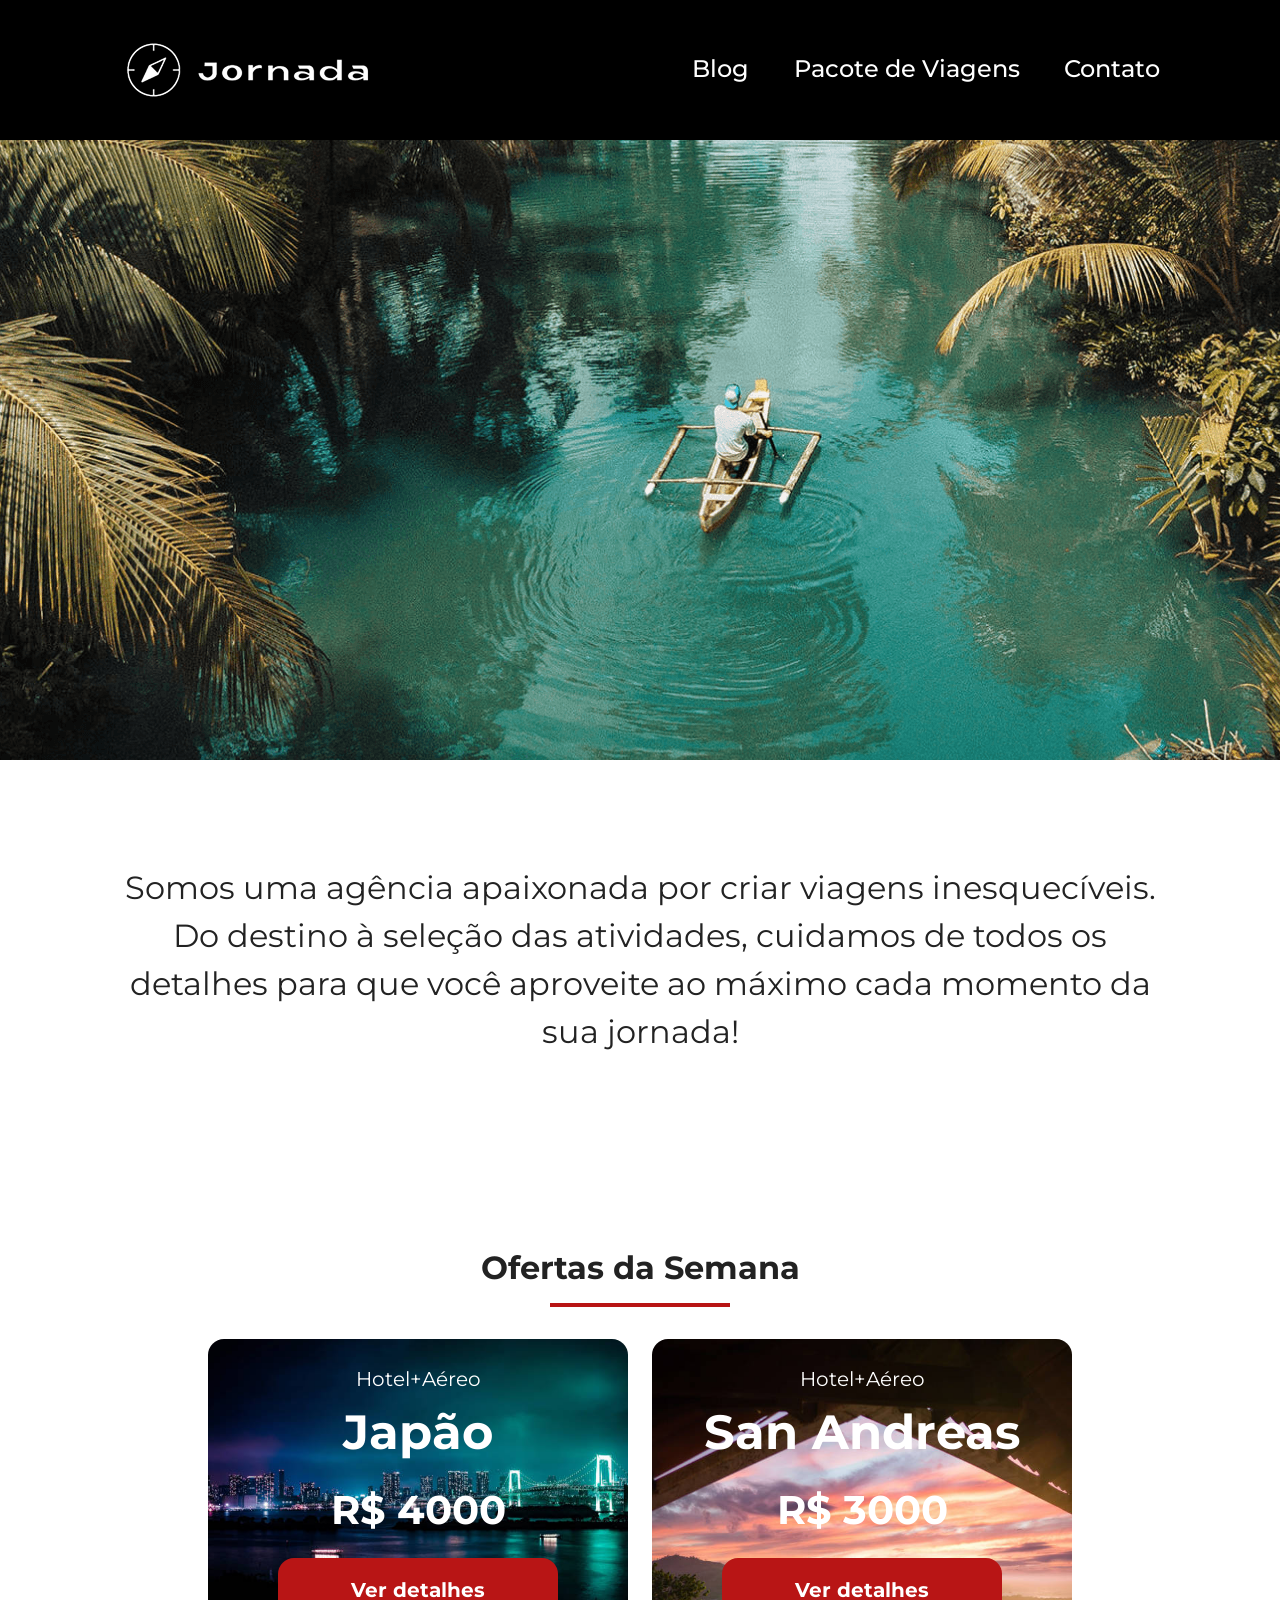
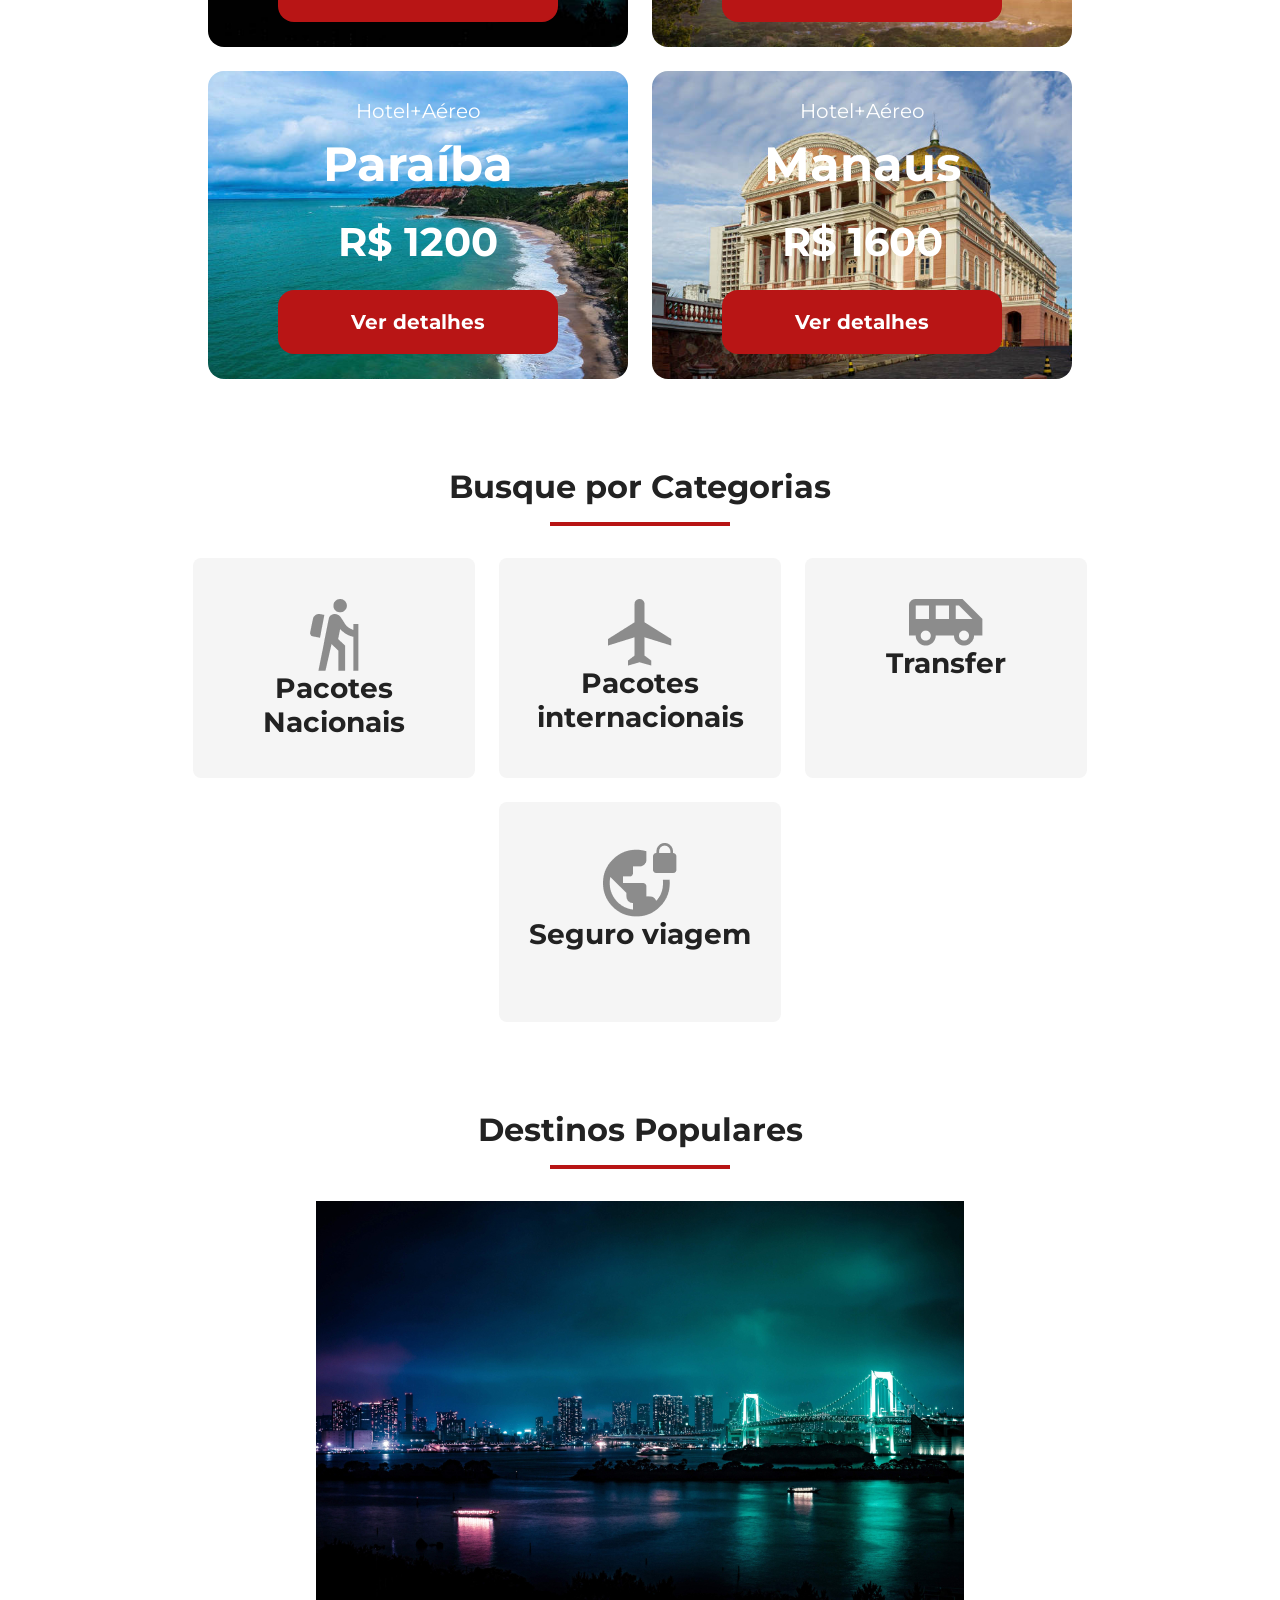
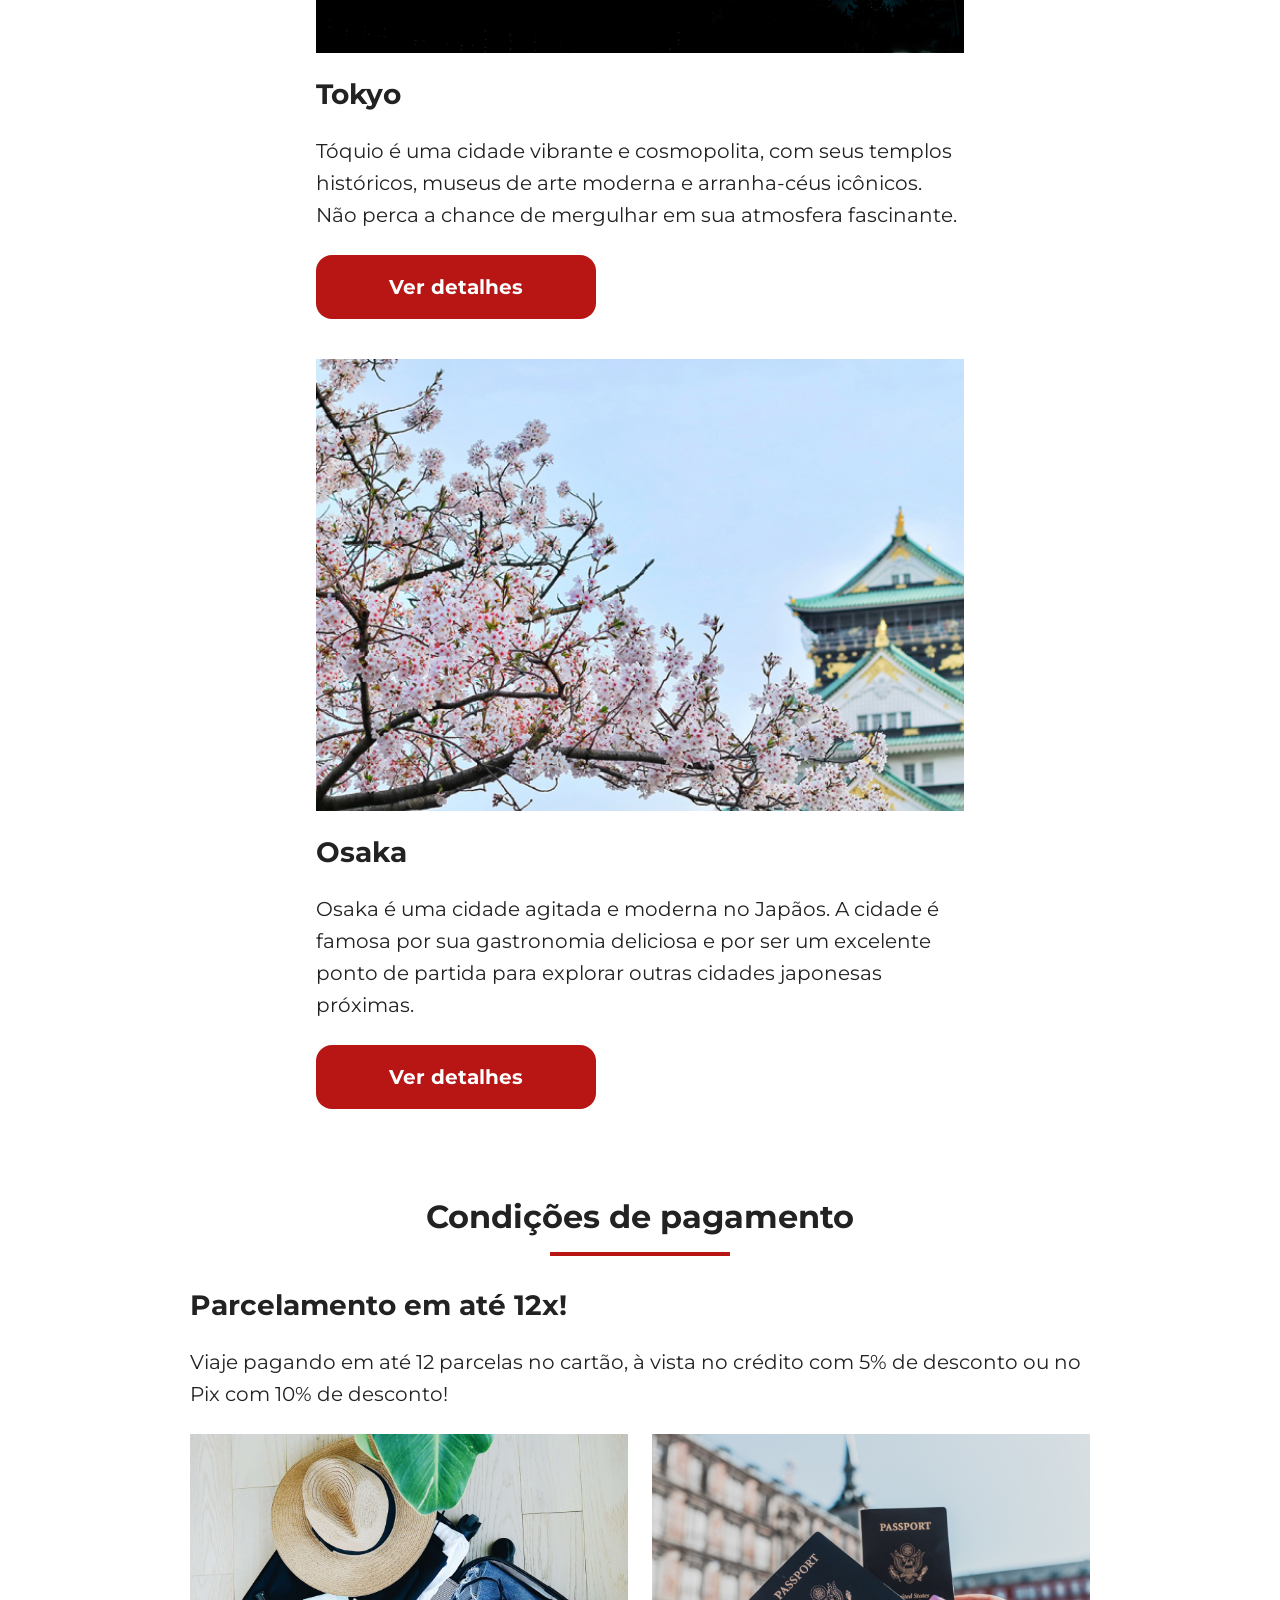
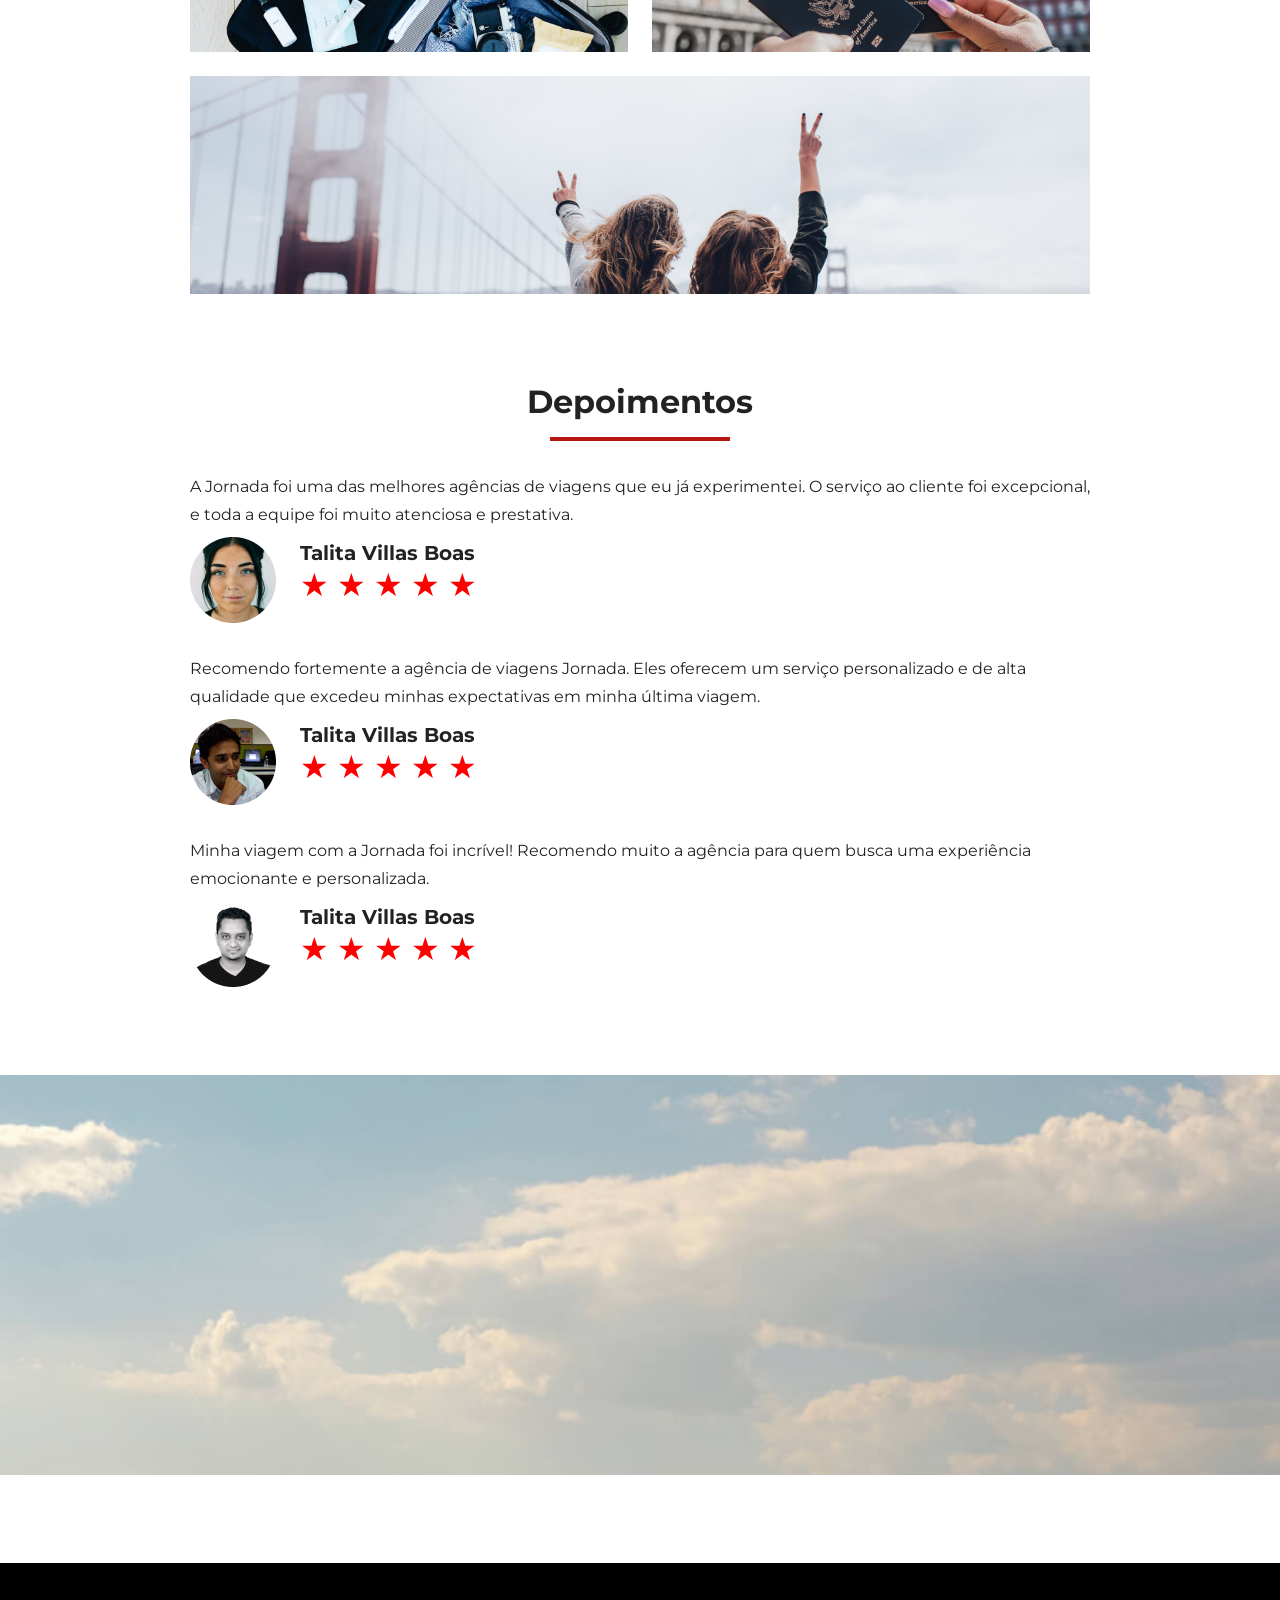
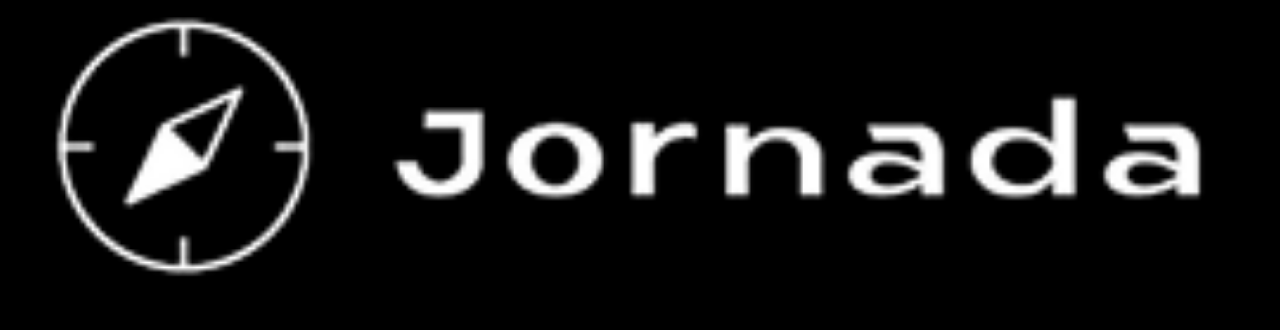
==== commit ea627d74: "feat : Adiciona estrutura HTML do footer" ====
--- a/index.html
+++ b/index.html
@@ -36,7 +36,6 @@
         </nav>
         </div>
     </header>
-
     <section class="hero">
         <div class="hero-img"></div>
         <h2 class="content-text">Somos uma agência apaixonada por criar viagens inesquecíveis. Do destino à seleção das atividades, cuidamos de todos os detalhes para que você aproveite ao máximo cada momento da sua jornada!</h2>
@@ -219,5 +218,13 @@
             </article>
         </div>
     </section>
+    <section class="hero-footer">
+        <div class="hero-footer-img"></div>
+    </section>
+    <footer class="main-footer">
+        <div class="footer-container">
+            <img src="images/bussola-texto-jornada-branca.png" alt="">
+        </div>
+    </footer>
 </body>
 </html>
--- a/css/style.css
+++ b/css/style.css
@@ -5,4 +5,5 @@
 @import url(categorias.css);
 @import url(destinations.css);
 @import url(payments.css);
-@import url(testimonials.css);+@import url(testimonials.css);
+@import url(footer.css);
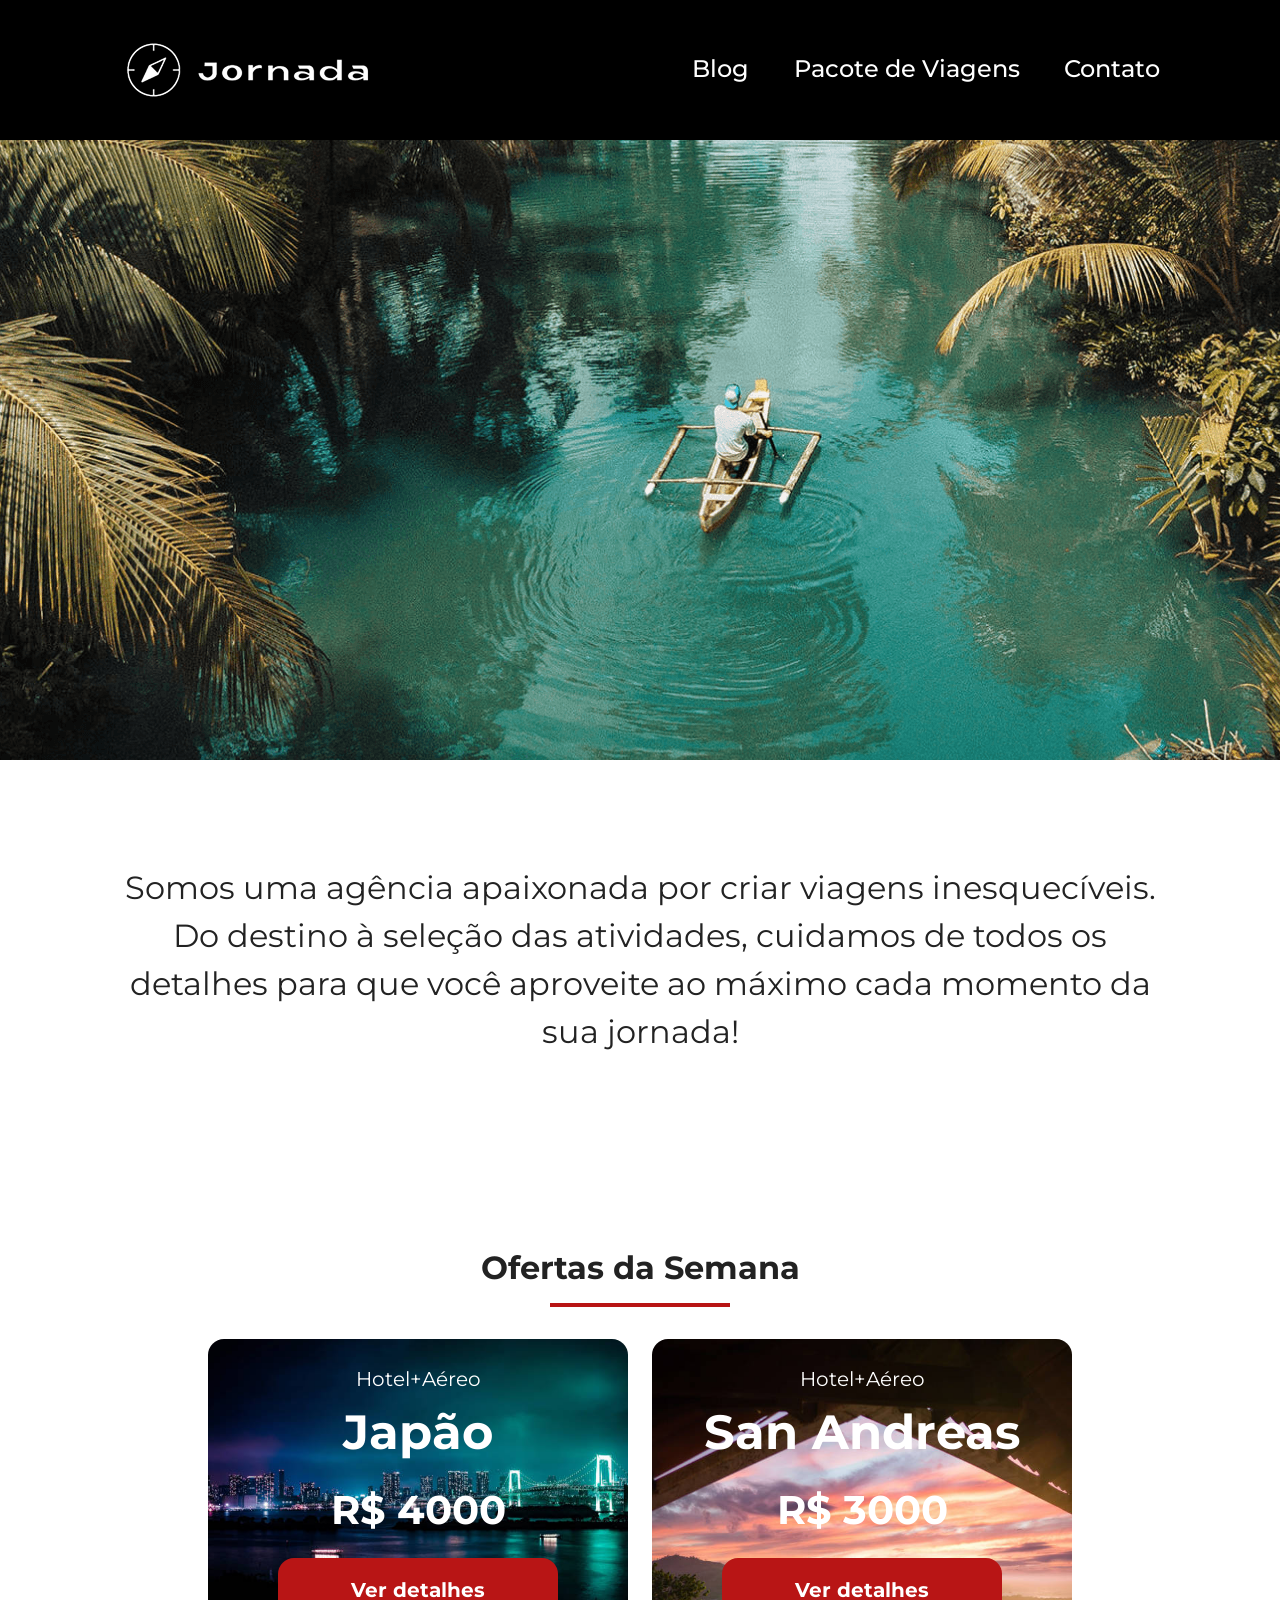
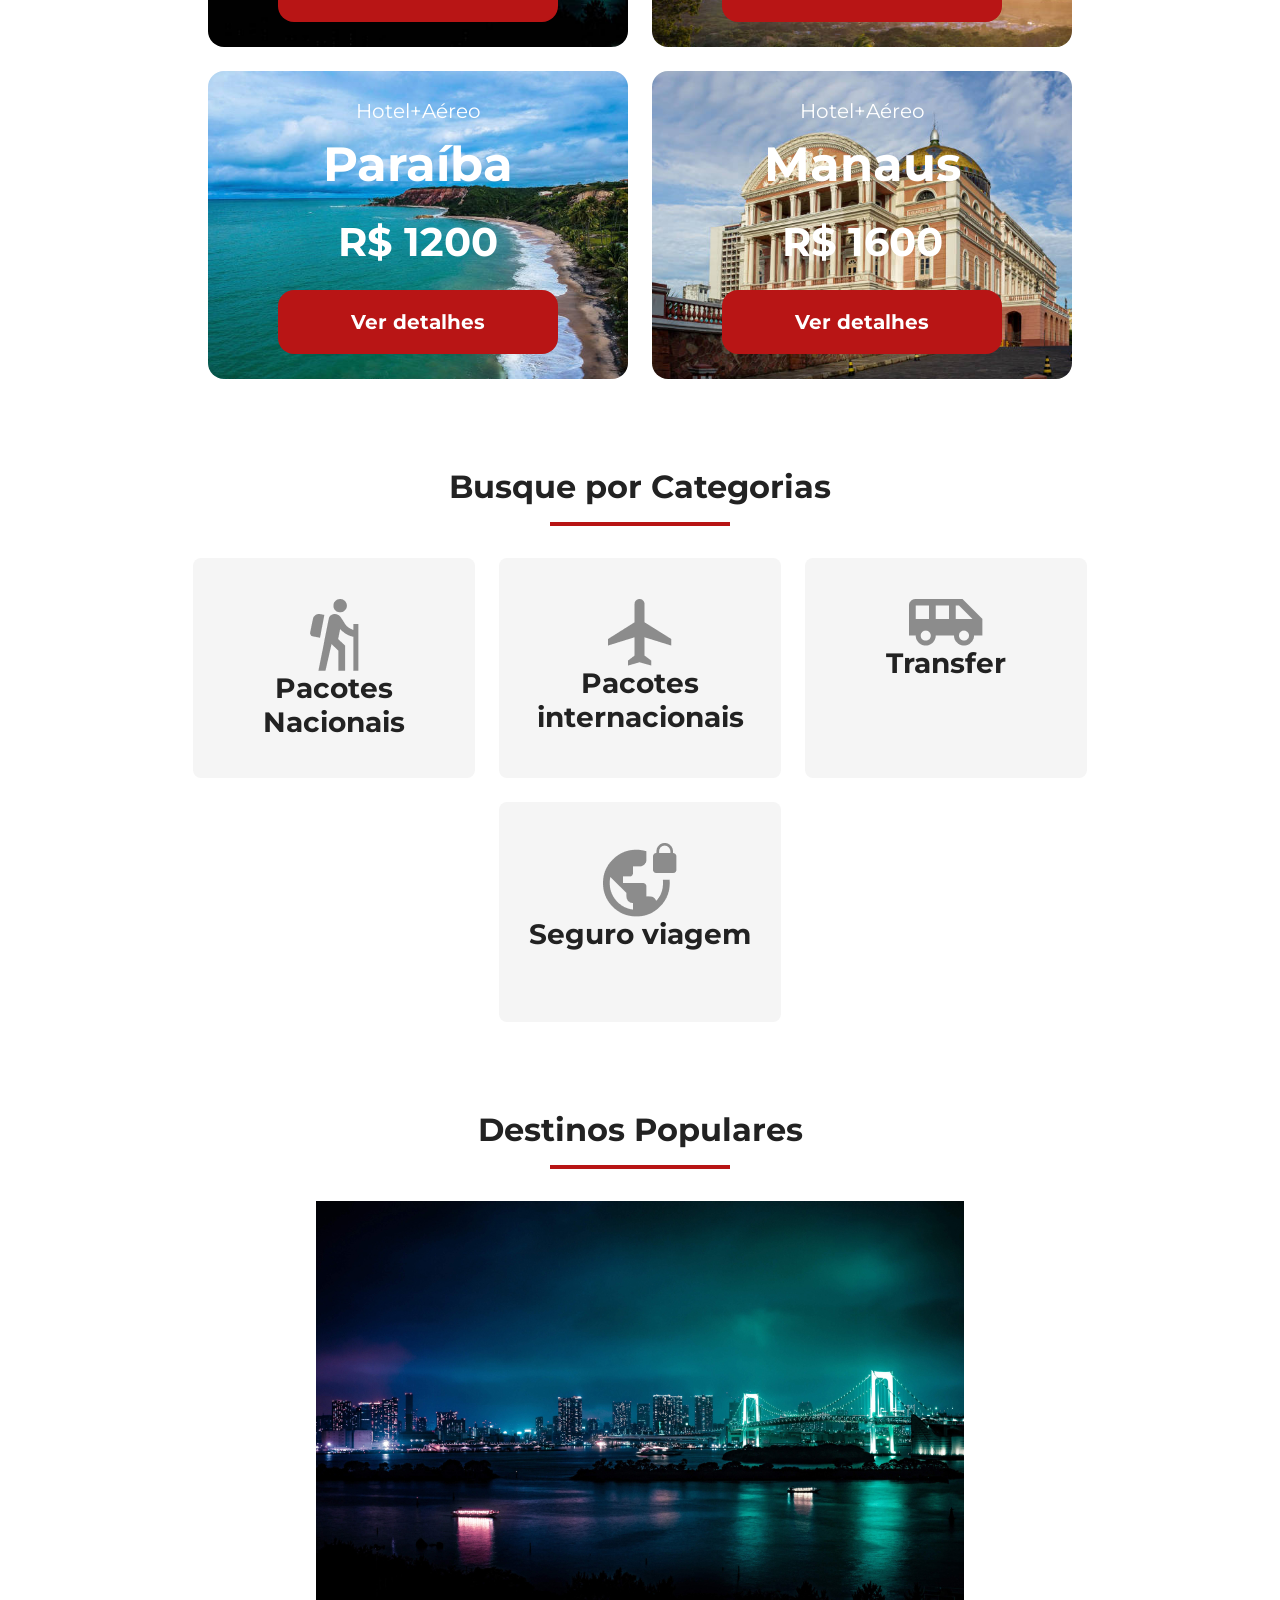
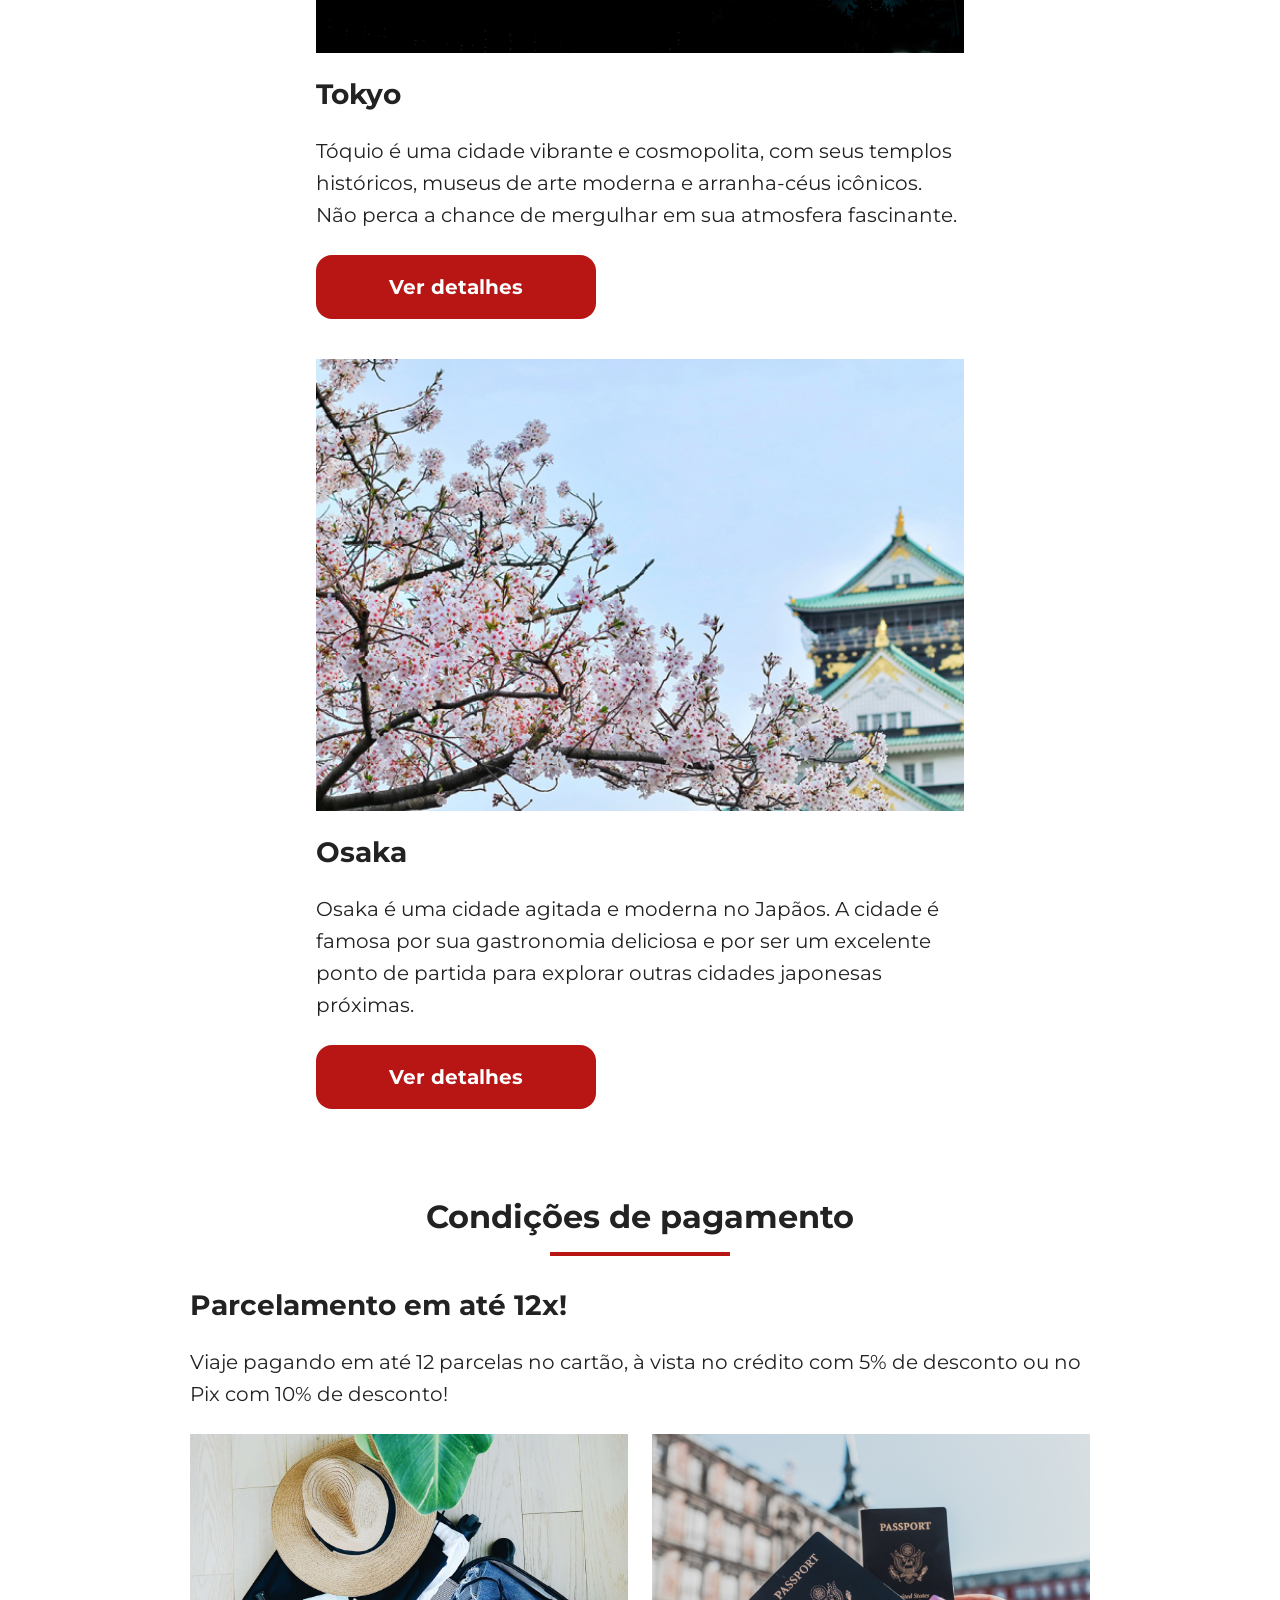
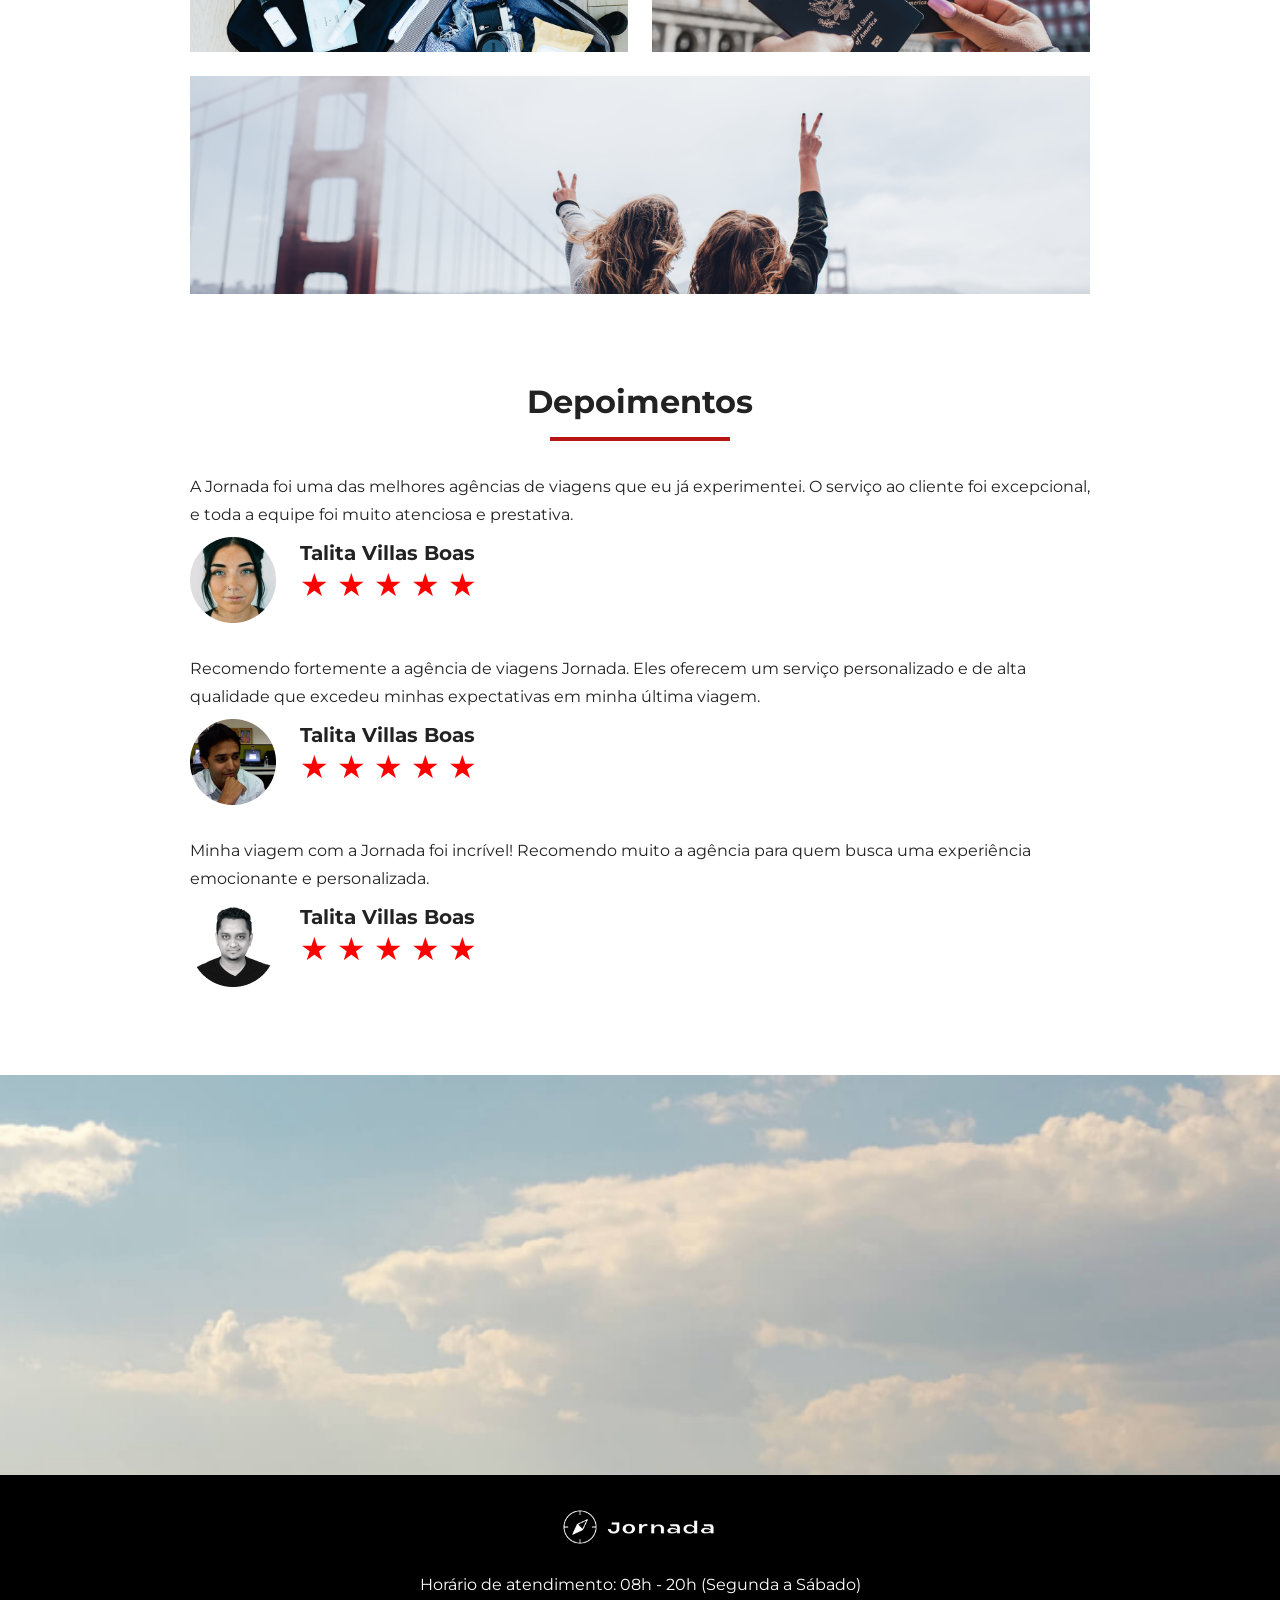
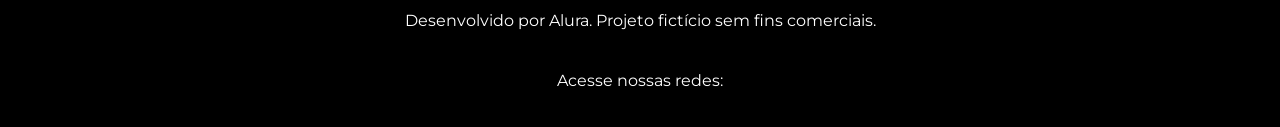
==== commit f5759524: "style : Estiliza footer" ====
--- a/index.html
+++ b/index.html
@@ -223,7 +223,14 @@
     </section>
     <footer class="main-footer">
         <div class="footer-container">
+            <div class="footer-text">
             <img src="images/bussola-texto-jornada-branca.png" alt="">
+                <p>Horário de atendimento: 08h - 20h (Segunda a Sábado)</p>
+                <p>Desenvolvido por Alura. Projeto fictício sem fins comerciais.</p>
+            </div>
+            <div class="social">
+                <p>Acesse nossas redes:</p>
+            </div>
         </div>
     </footer>
 </body>
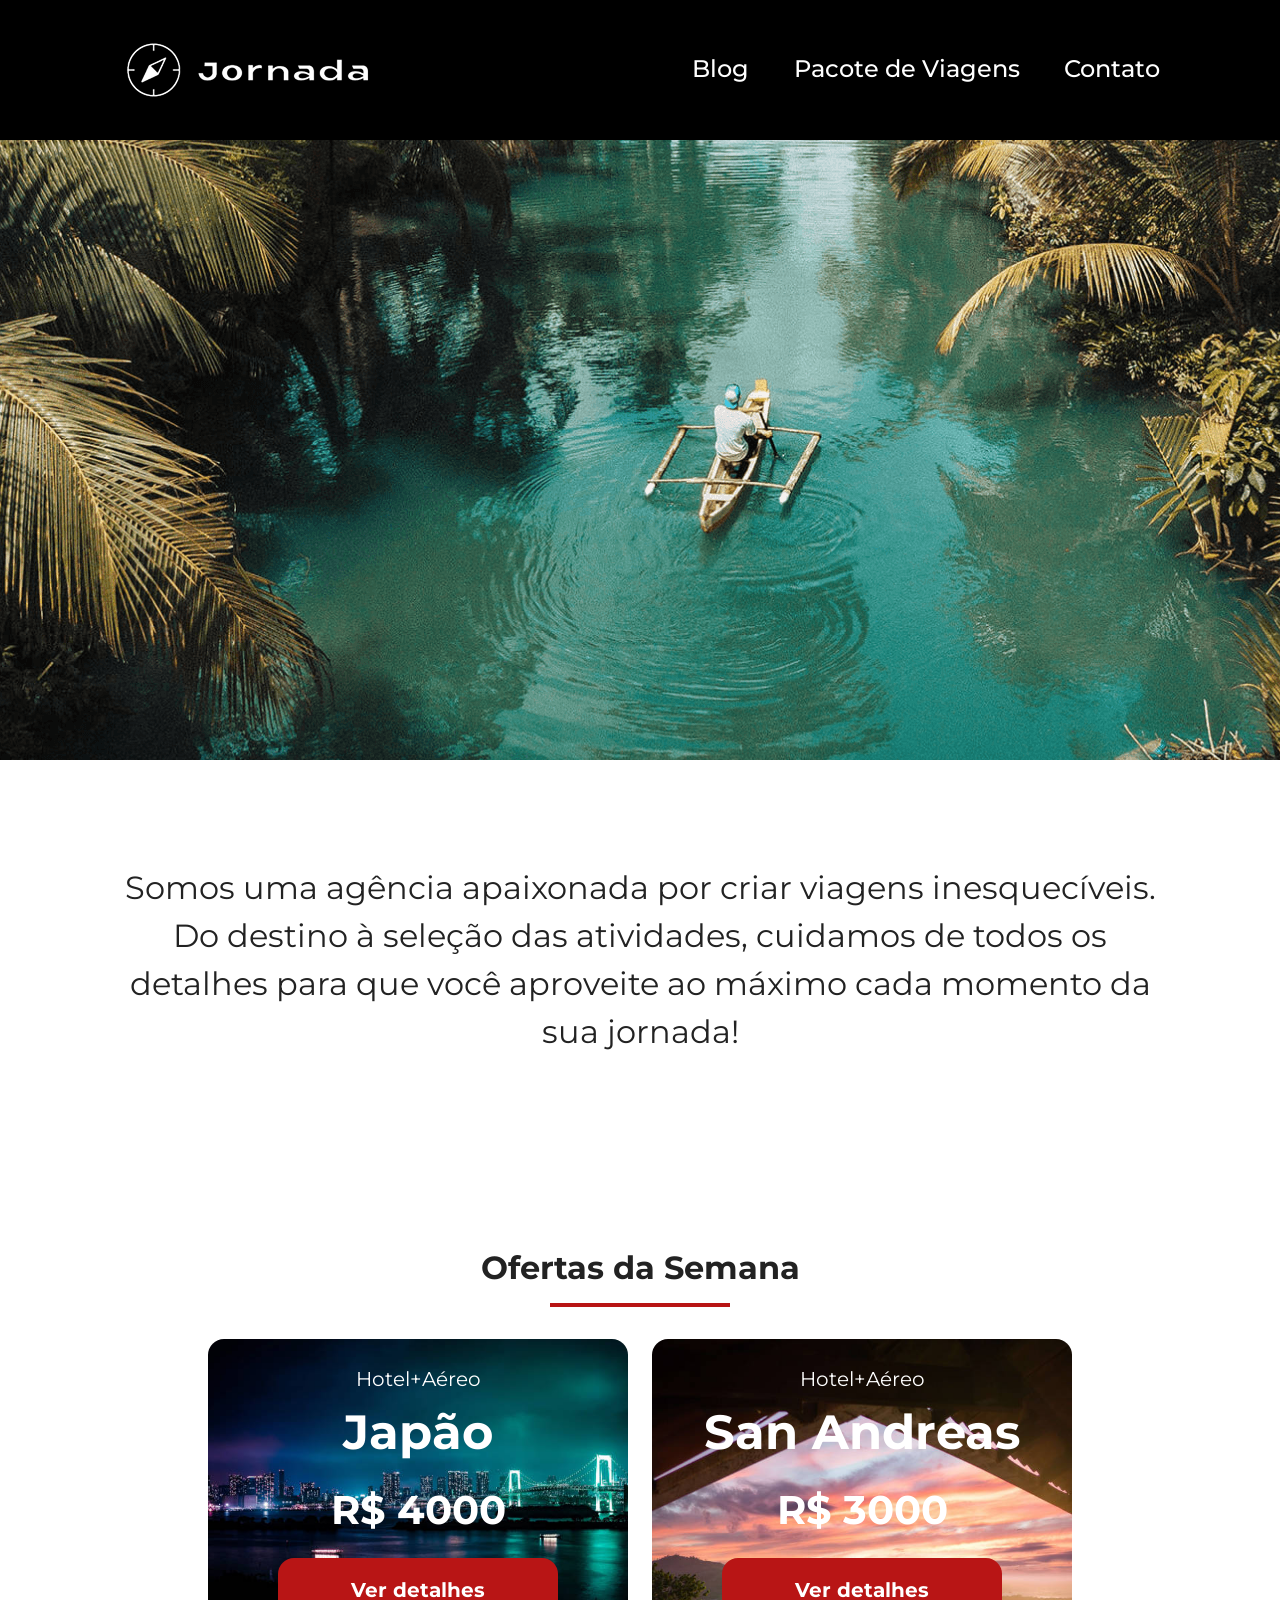
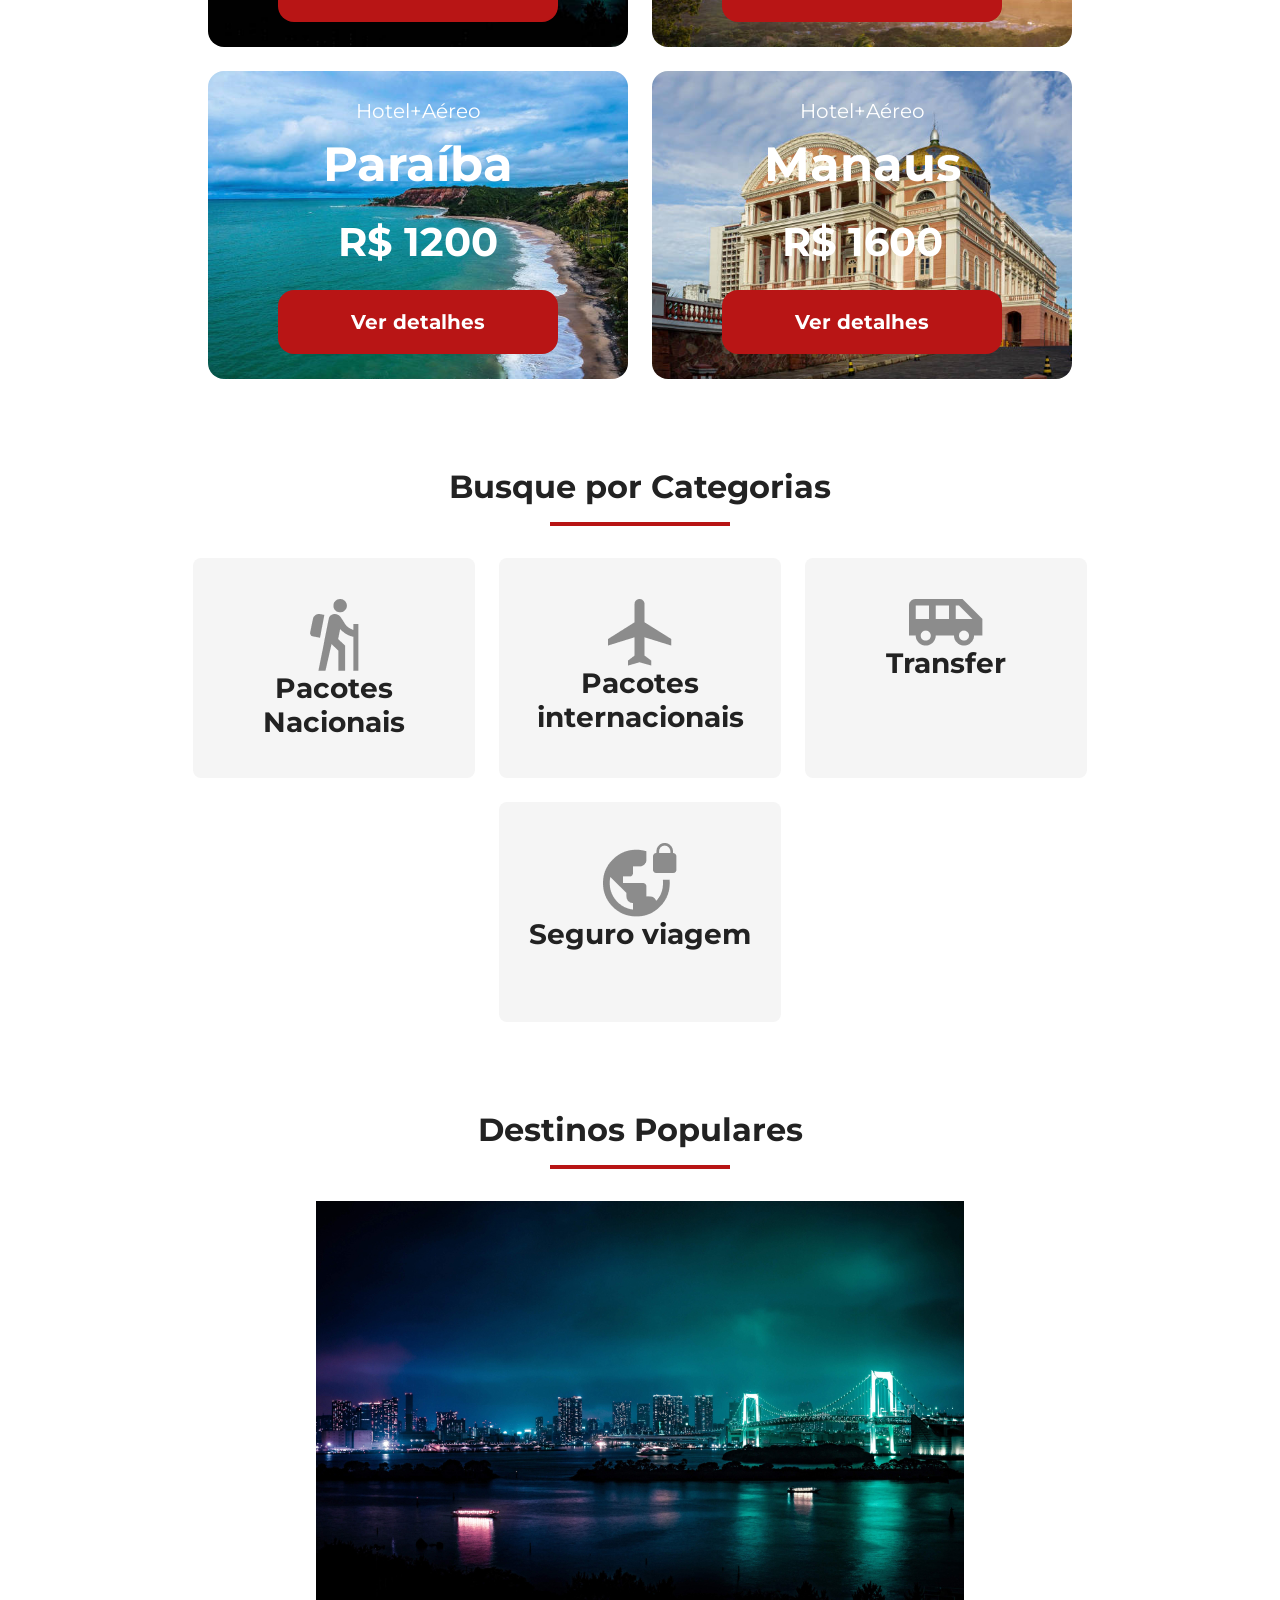
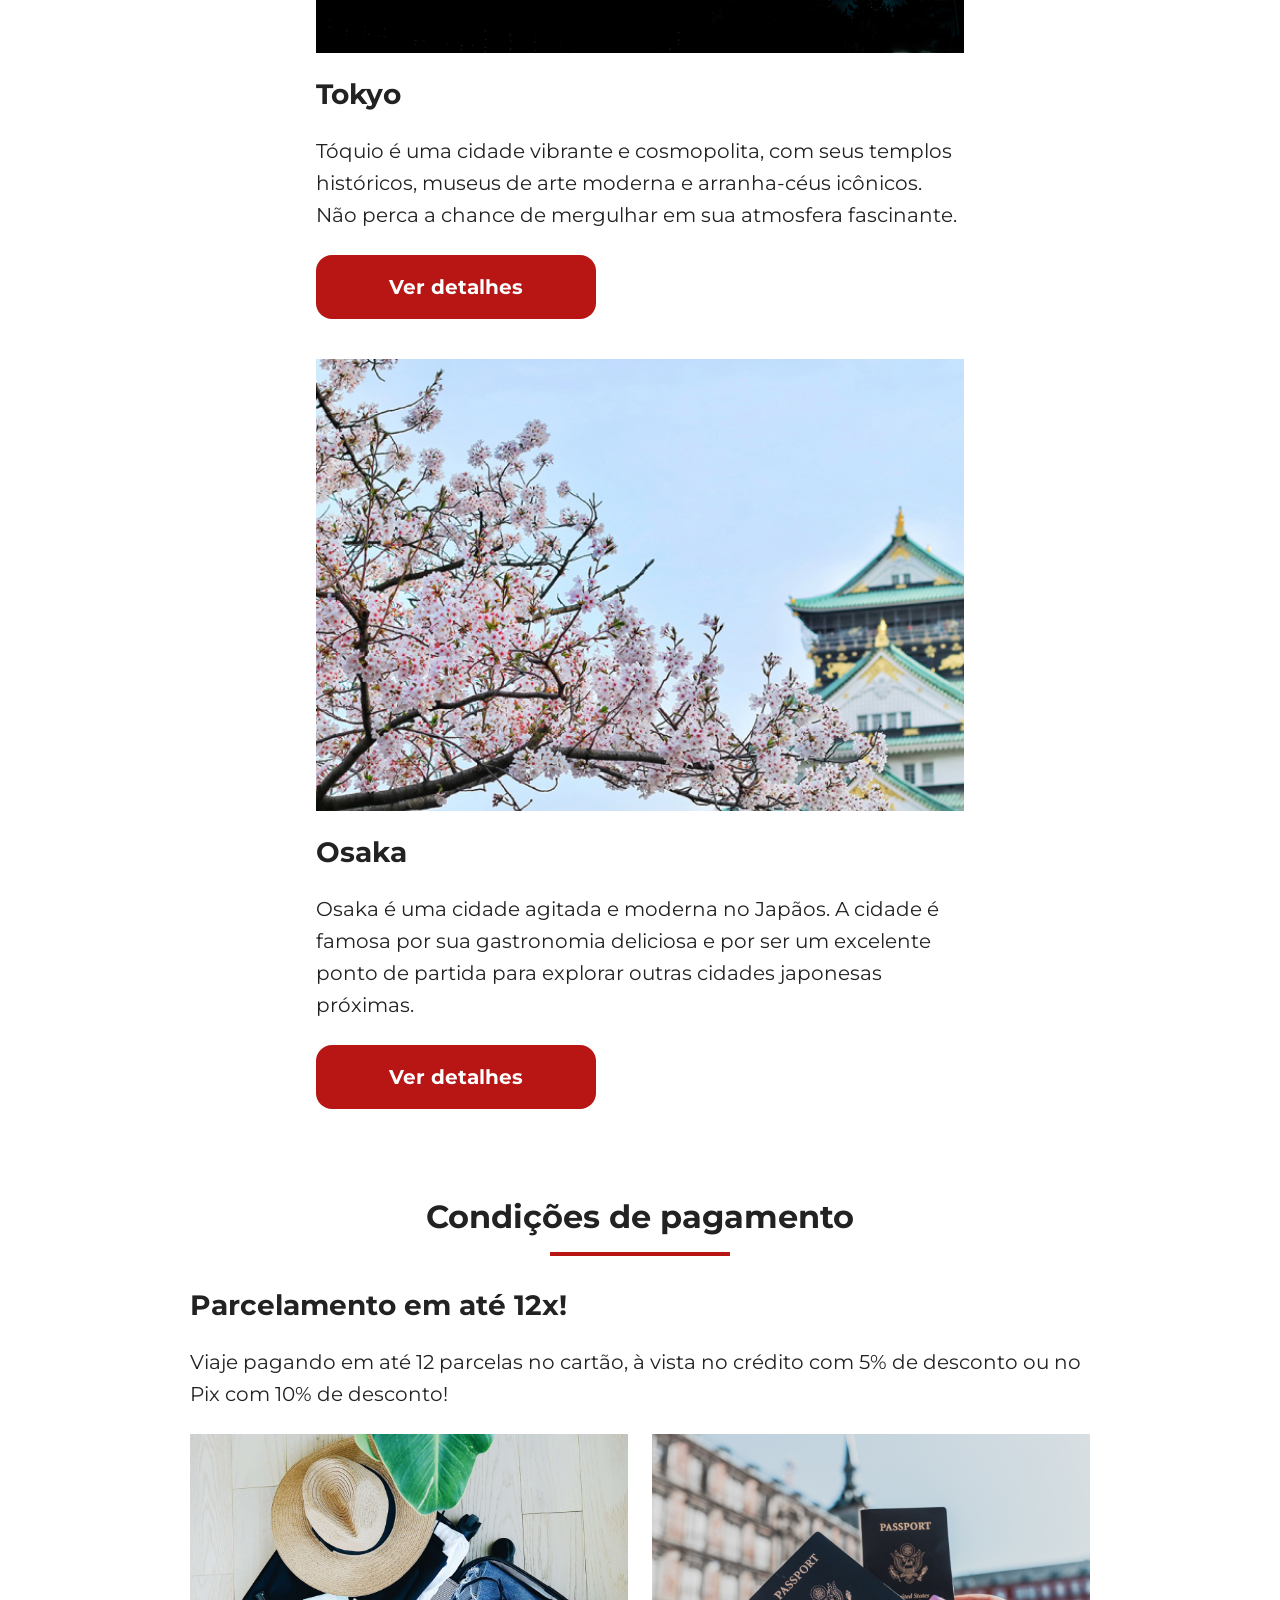
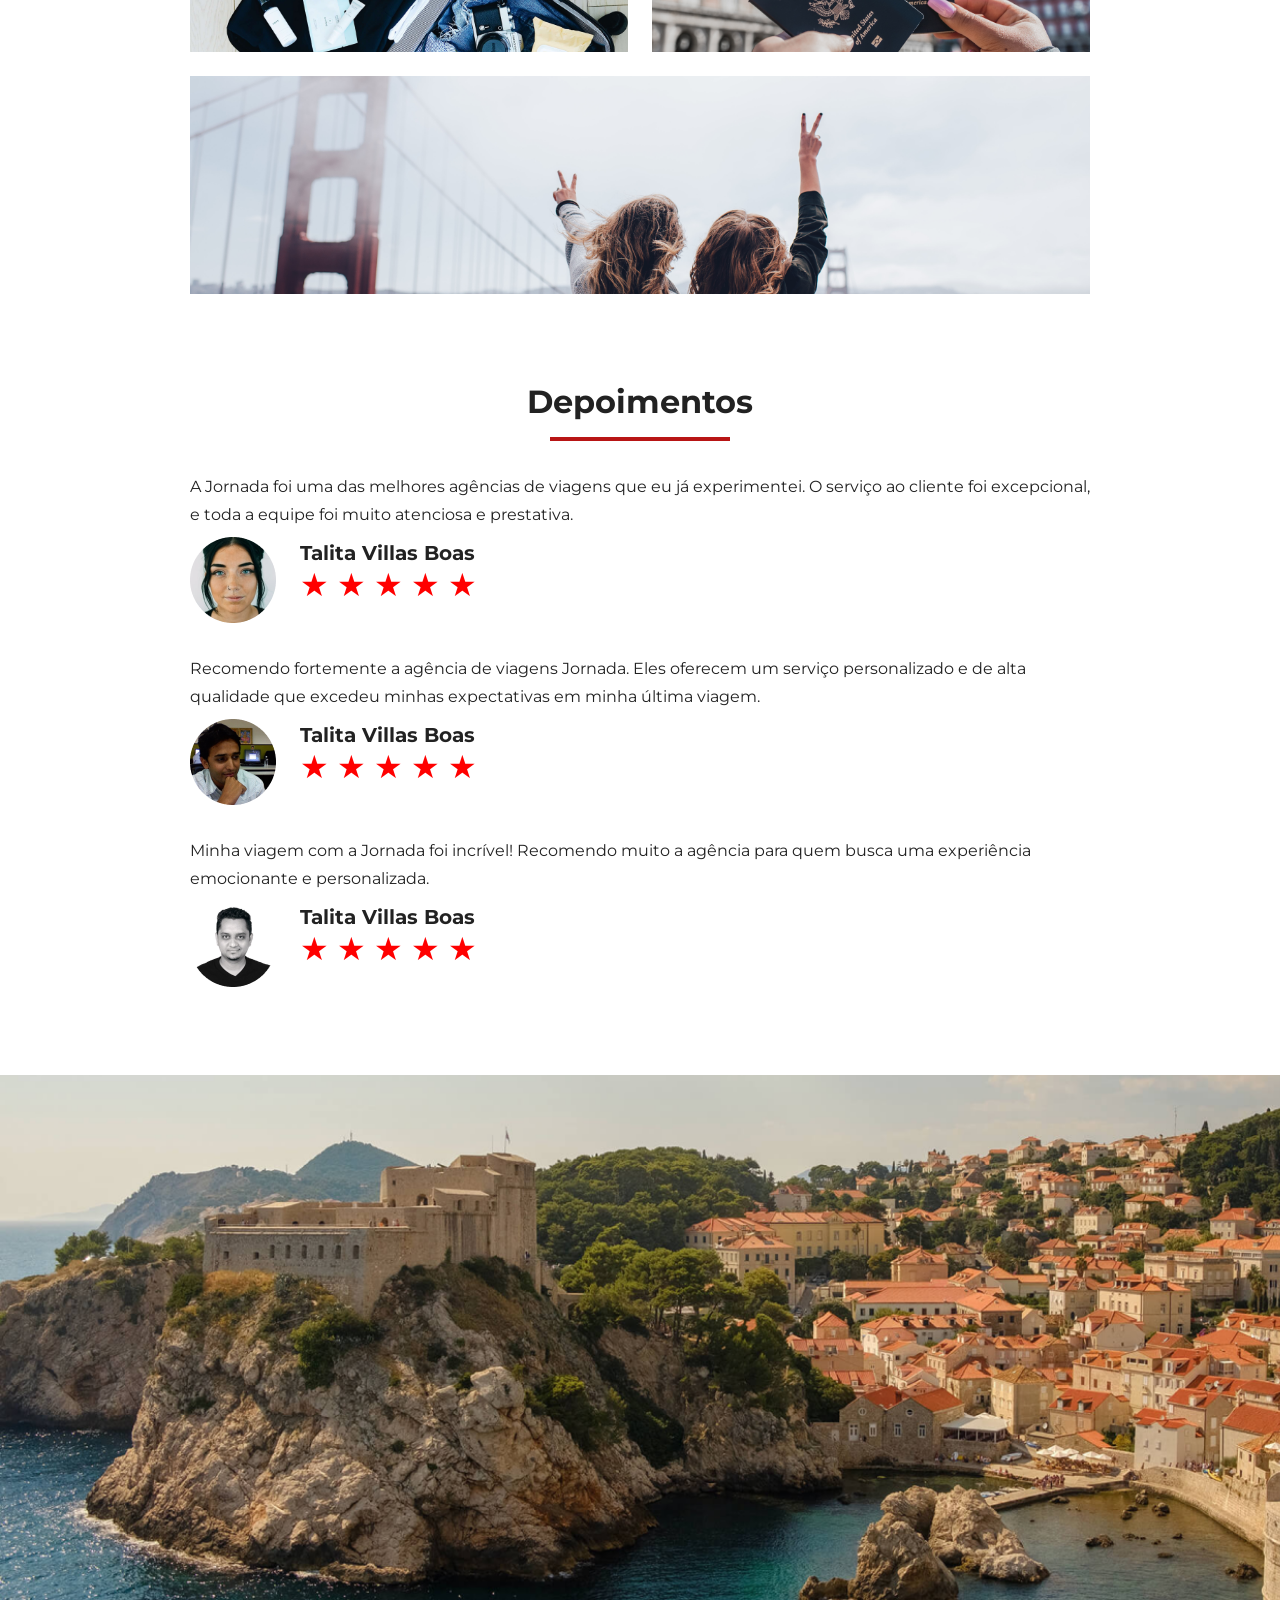
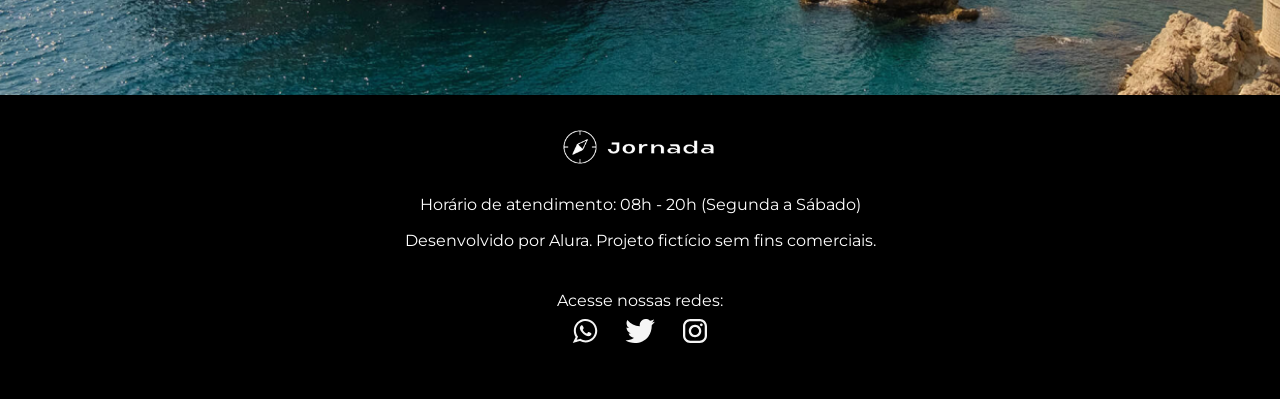
==== commit ea82a491: "feat : Adiciona as redes sociais no footer" ====
--- a/index.html
+++ b/index.html
@@ -230,6 +230,9 @@
             </div>
             <div class="social">
                 <p>Acesse nossas redes:</p>
+                <a href="#"><img src="images/whatsapp-logo.svg" alt=""></a>
+                <a href="#"><img src="images/twitter-logo.svg" alt=""></a>
+                <a href="#"><img src="images/instagram-logo.svg" alt=""></a>
             </div>
         </div>
     </footer>
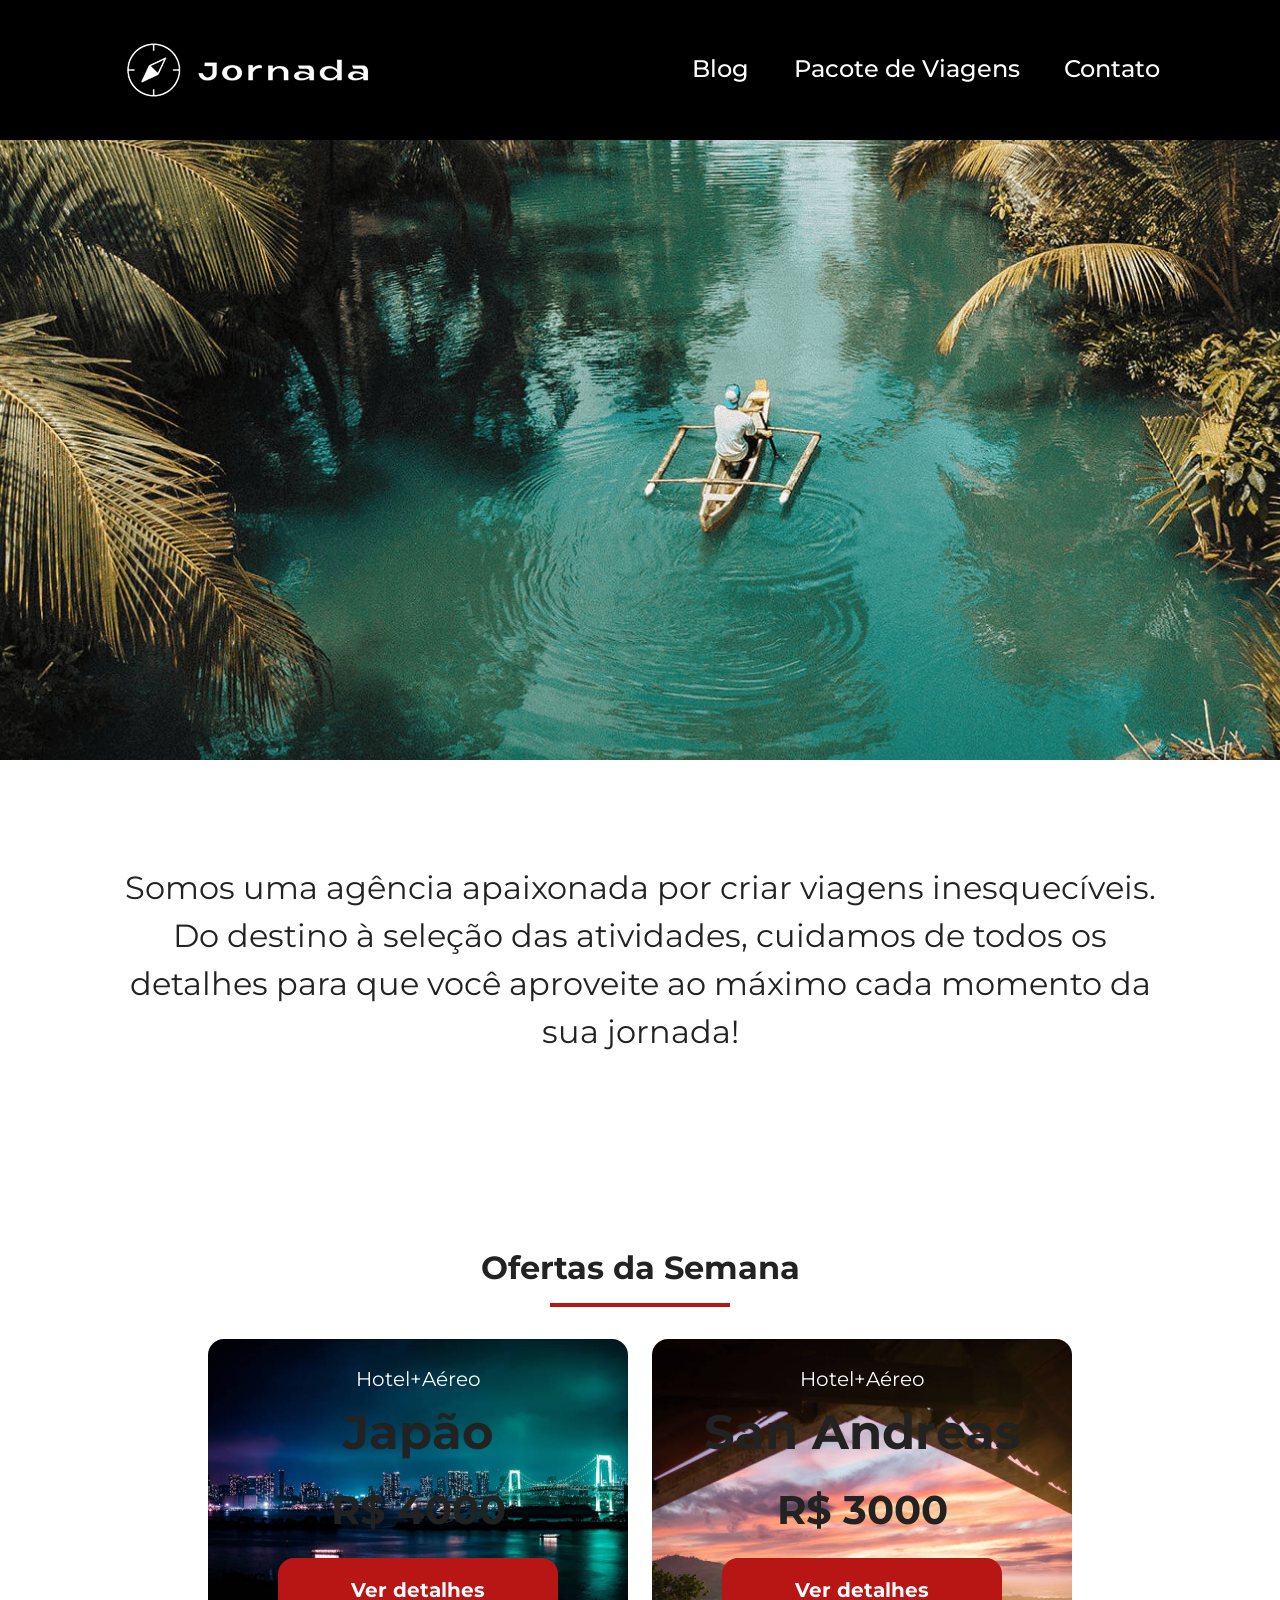
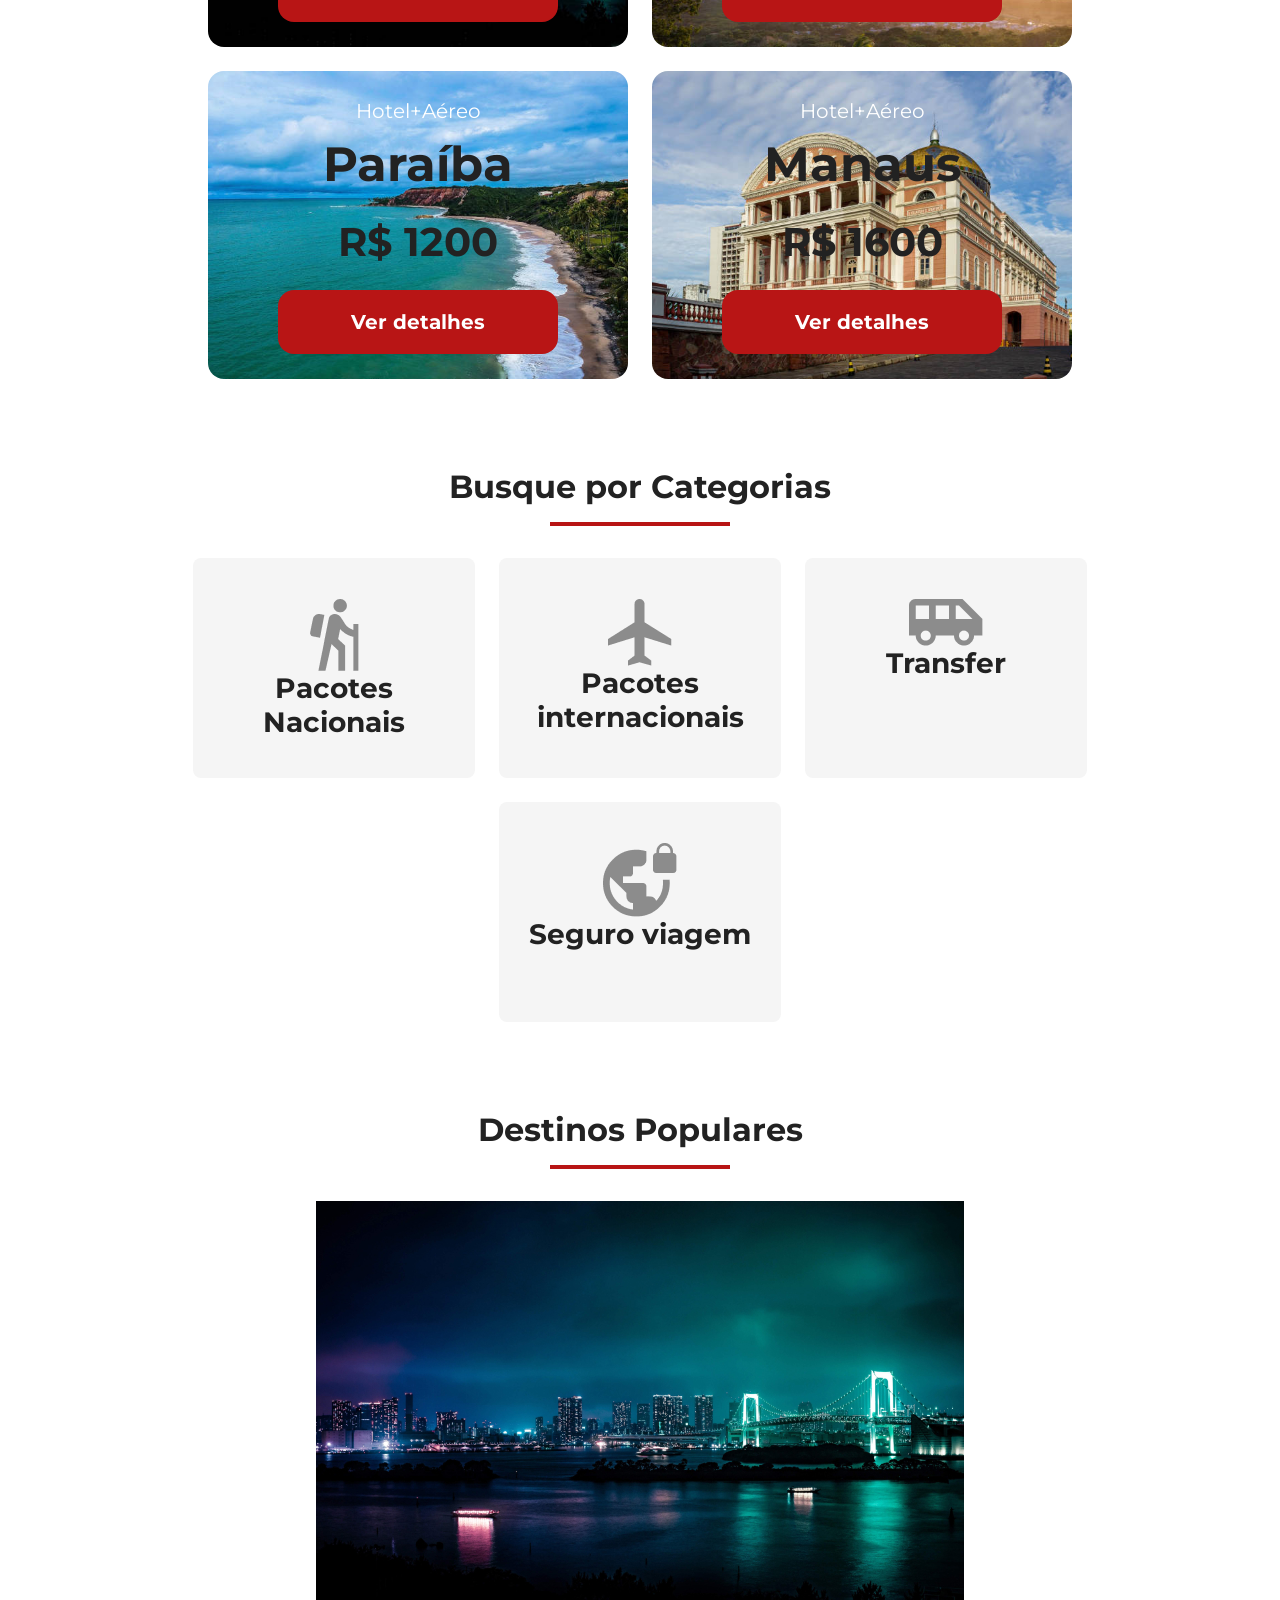
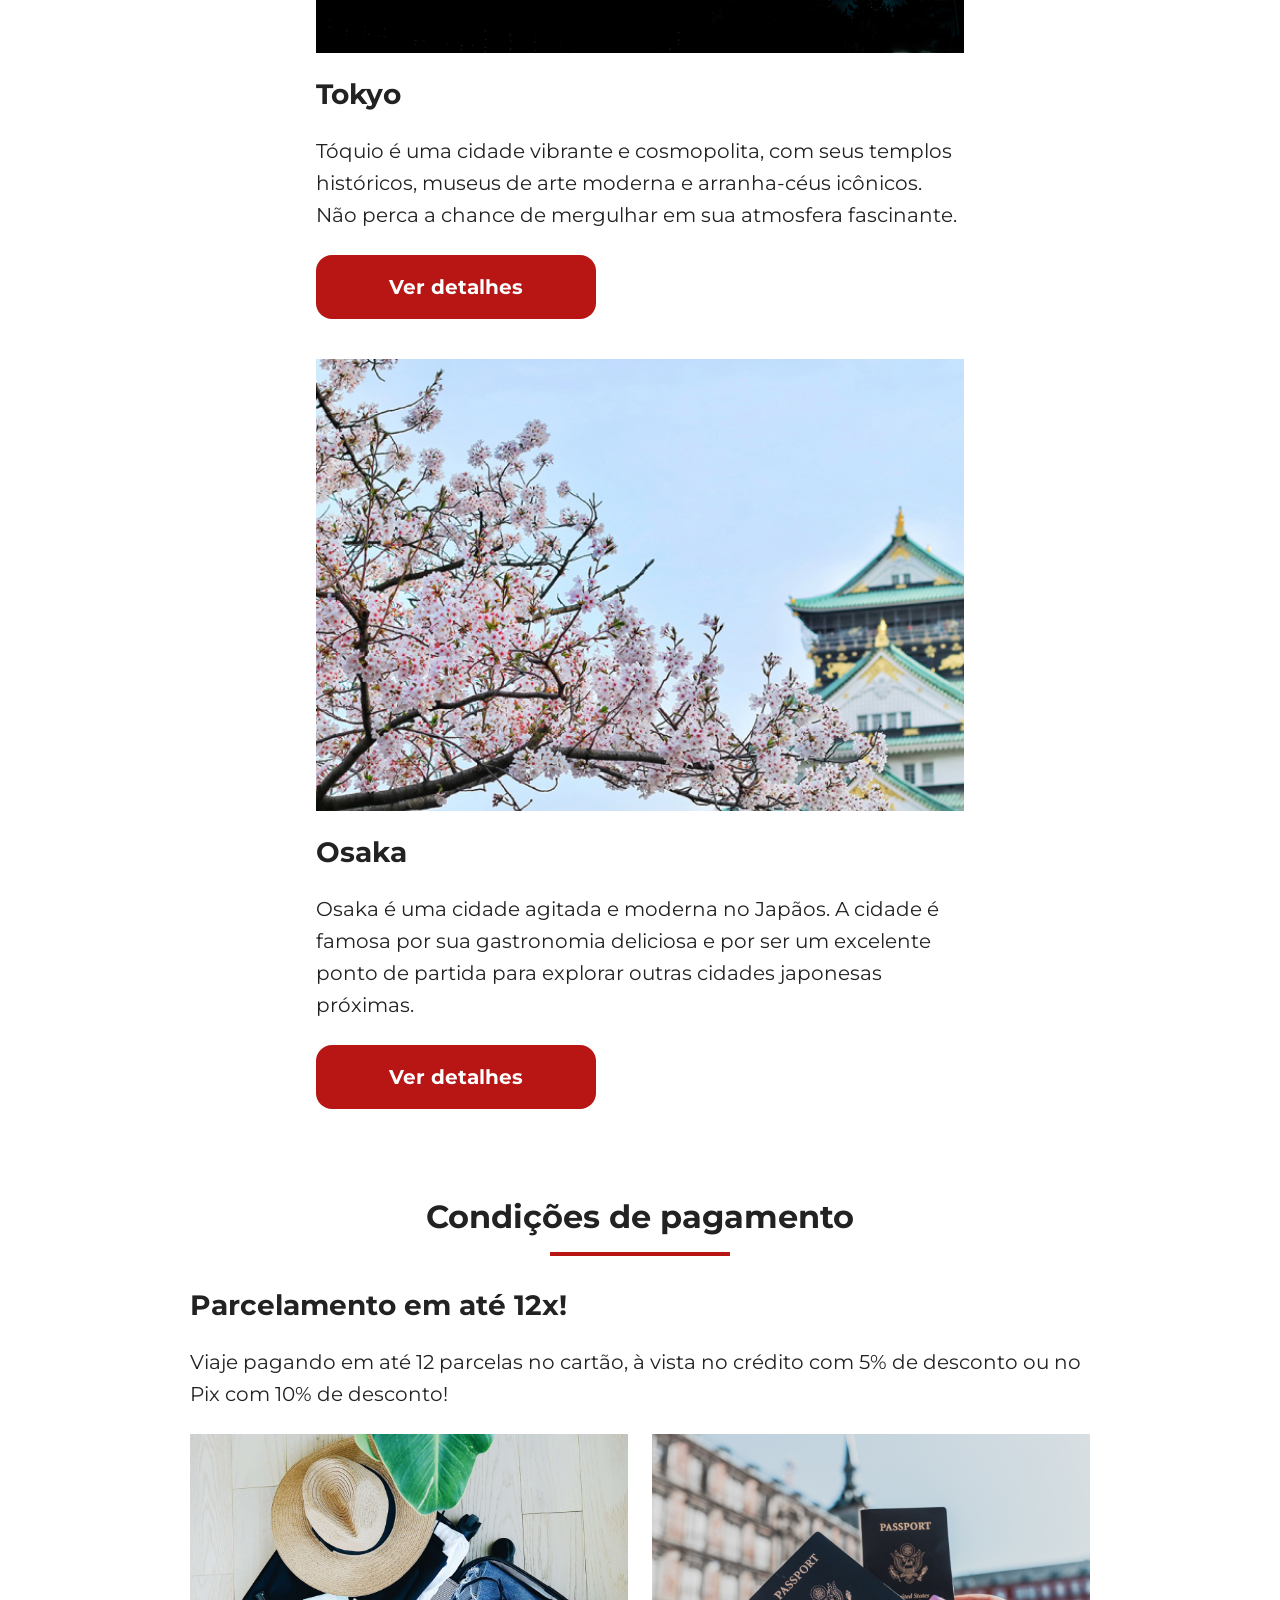
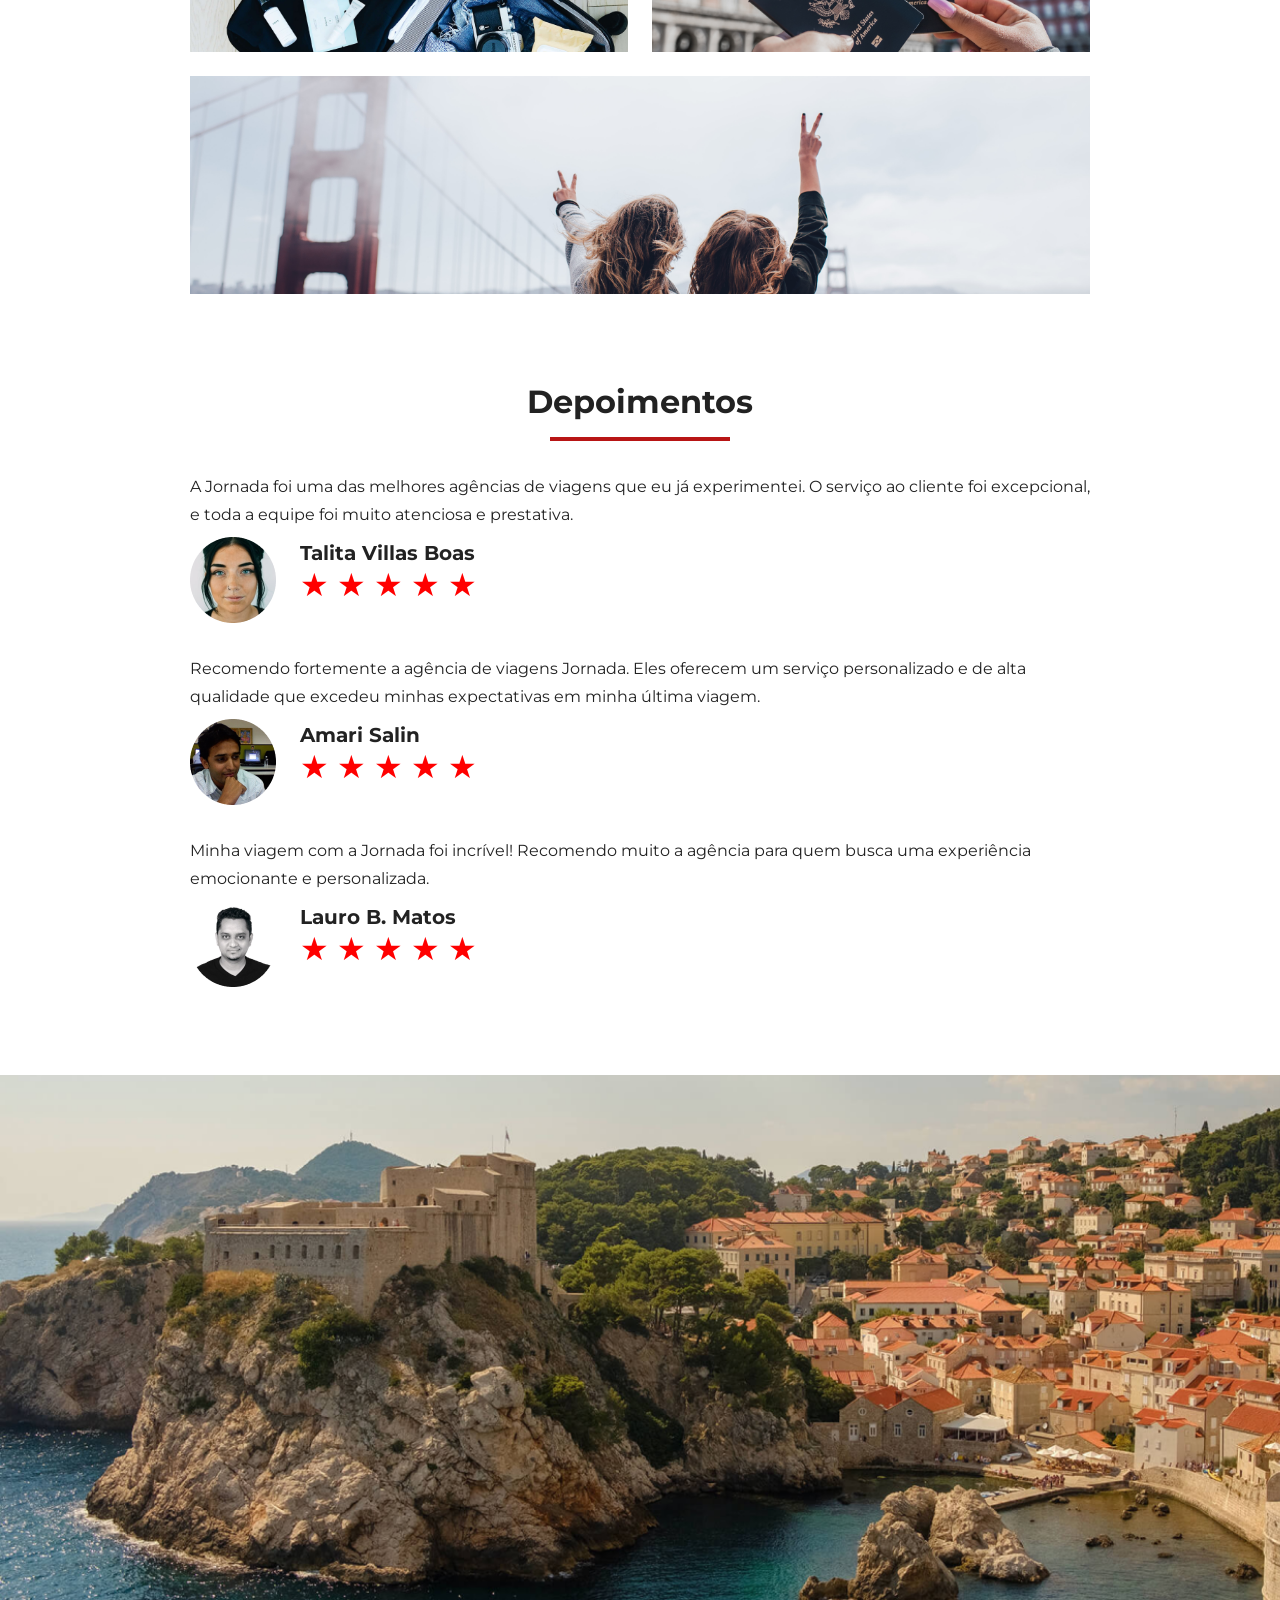
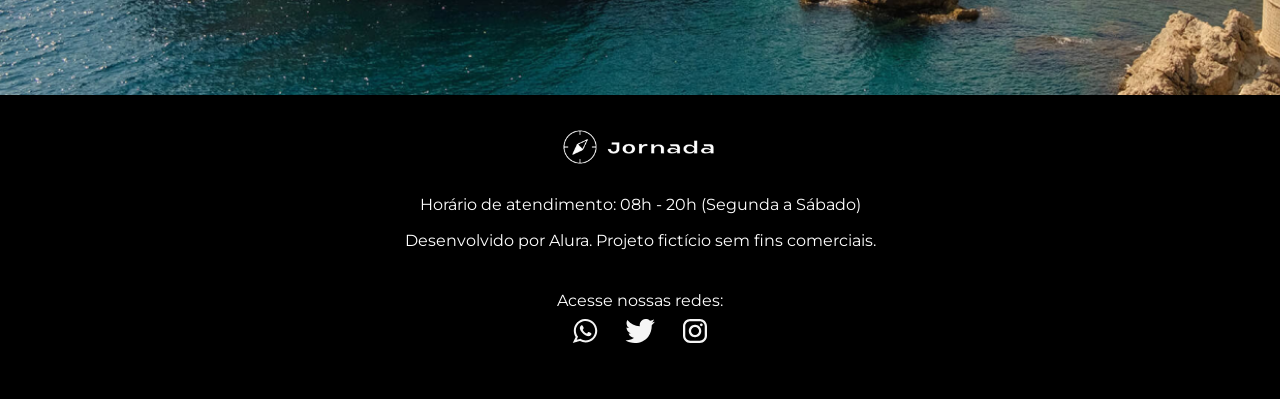
==== commit cca39bdf: "feat : Adiciona toques finais à pagina pacotes reutilizando o código" ====
--- a/index.html
+++ b/index.html
@@ -187,7 +187,7 @@
                 <footer>
                     <img src="images/avatar-amari.png" alt="Imagem de perfil da cliente Talita Villa">
                     <div class="profile-content">
-                        <h4>Talita Villas Boas</h4>
+                        <h4>Amari Salin</h4>
                         <div class="rating">
                             <span class="star">&#9733;</span>
                             <span class="star">&#9733;</span>
@@ -205,7 +205,7 @@
                 <footer>
                     <img src="images/avatar-lauro.png" alt="Imagem de perfil da cliente Talita Villa">
                     <div class="profile-content">
-                        <h4>Talita Villas Boas</h4>
+                        <h4>Lauro B. Matos</h4>
                         <div class="rating">
                             <span class="star">&#9733;</span>
                             <span class="star">&#9733;</span>
--- a/css/style.css
+++ b/css/style.css
@@ -6,4 +6,5 @@
 @import url(destinations.css);
 @import url(payments.css);
 @import url(testimonials.css);
-@import url(footer.css);+@import url(footer.css);
+@import url(packages.css);
